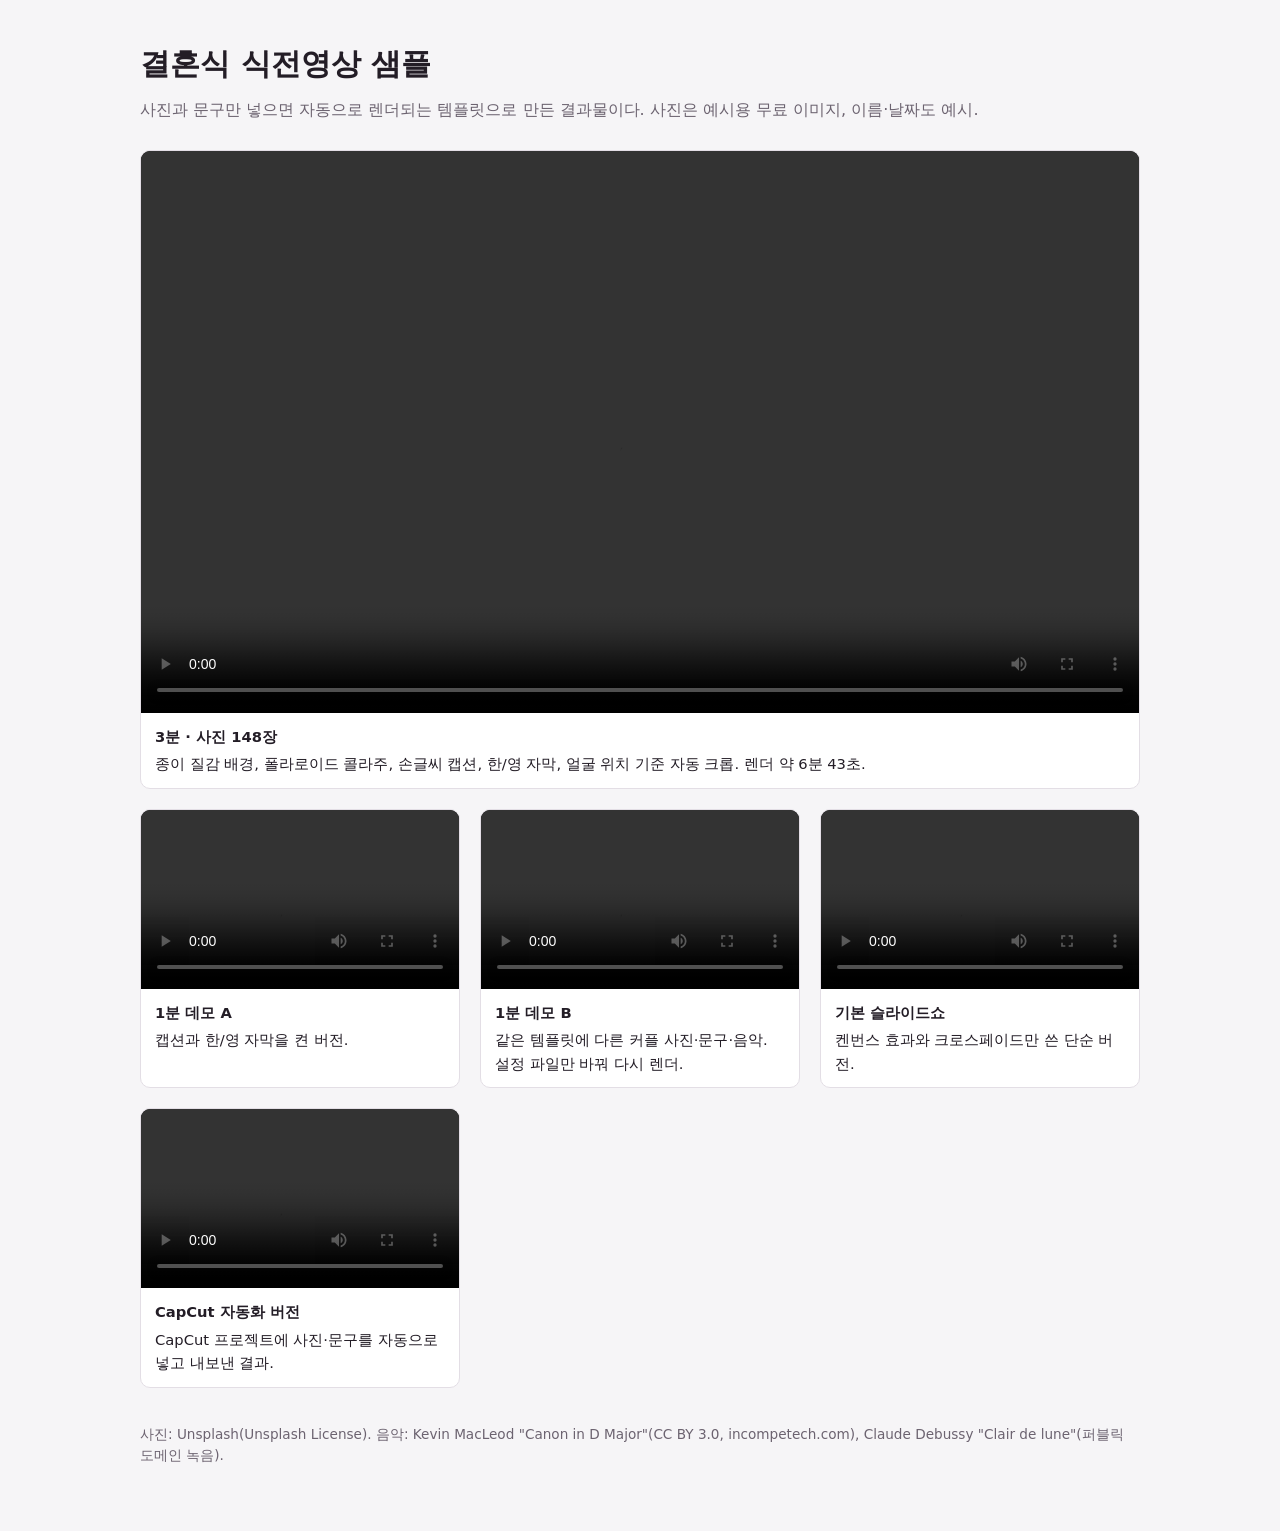
==== index.html @ 7cb55030 "feat: 식전영상 샘플 페이지 추가 Claude-Session: https://claude.ai/code/session_017CR4ax4GR4LVRFYtffXj1Y" ====
<!doctype html>
<html lang="ko">
<head>
<meta charset="utf-8">
<meta name="viewport" content="width=device-width,initial-scale=1">
<title>식전영상 샘플</title>
<style>
:root{--bg:#f6f5f7;--fg:#231d26;--muted:#6c6370;--line:#e3dee5;--surface:#fff;--accent:#7a3b69}
@media (prefers-color-scheme:dark){:root{--bg:#17141a;--fg:#ece7ee;--muted:#a69ca9;--line:#352d38;--surface:#211c24;--accent:#d39bc4}}
*{box-sizing:border-box}
body{margin:0;background:var(--bg);color:var(--fg);font-family:"Apple SD Gothic Neo","Malgun Gothic",system-ui,sans-serif;line-height:1.6;padding:0 16px}
.wrap{max-width:1000px;margin:0 auto;padding-block:40px 64px}
h1{font-size:1.9rem;margin:0 0 8px}
.lede{color:var(--muted);margin:0 0 28px}
.grid{display:grid;grid-template-columns:repeat(auto-fill,minmax(300px,1fr));gap:20px}
figure{margin:0;background:var(--surface);border:1px solid var(--line);border-radius:10px;overflow:hidden}
video{width:100%;display:block;background:#000;aspect-ratio:16/9}
figcaption{padding:12px 14px;font-size:.92rem}
figcaption b{display:block;margin-bottom:4px}
.big{grid-column:1/-1}
footer{margin-top:36px;color:var(--muted);font-size:.85rem}
</style>
</head>
<body>
<div class="wrap">
  <h1>결혼식 식전영상 샘플</h1>
  <p class="lede">사진과 문구만 넣으면 자동으로 렌더되는 템플릿으로 만든 결과물이다. 사진은 예시용 무료 이미지, 이름·날짜도 예시.</p>
  <div class="grid">
    <figure class="big"><video controls preload="metadata" src="videos/market-3min.mp4"></video>
      <figcaption><b>3분 · 사진 148장</b>종이 질감 배경, 폴라로이드 콜라주, 손글씨 캡션, 한/영 자막, 얼굴 위치 기준 자동 크롭. 렌더 약 6분 43초.</figcaption></figure>
    <figure><video controls preload="metadata" src="videos/demo-1min-a.mp4"></video>
      <figcaption><b>1분 데모 A</b>캡션과 한/영 자막을 켠 버전.</figcaption></figure>
    <figure><video controls preload="metadata" src="videos/demo-1min-b.mp4"></video>
      <figcaption><b>1분 데모 B</b>같은 템플릿에 다른 커플 사진·문구·음악. 설정 파일만 바꿔 다시 렌더.</figcaption></figure>
    <figure><video controls preload="metadata" src="videos/ffmpeg-demo.mp4"></video>
      <figcaption><b>기본 슬라이드쇼</b>켄번스 효과와 크로스페이드만 쓴 단순 버전.</figcaption></figure>
    <figure><video controls preload="metadata" src="videos/capcut-demo.mp4"></video>
      <figcaption><b>CapCut 자동화 버전</b>CapCut 프로젝트에 사진·문구를 자동으로 넣고 내보낸 결과.</figcaption></figure>
  </div>
  <footer>
    사진: Unsplash(Unsplash License). 음악: Kevin MacLeod "Canon in D Major"(CC BY 3.0, incompetech.com), Claude Debussy "Clair de lune"(퍼블릭 도메인 녹음).
  </footer>
</div>
</body>
</html>
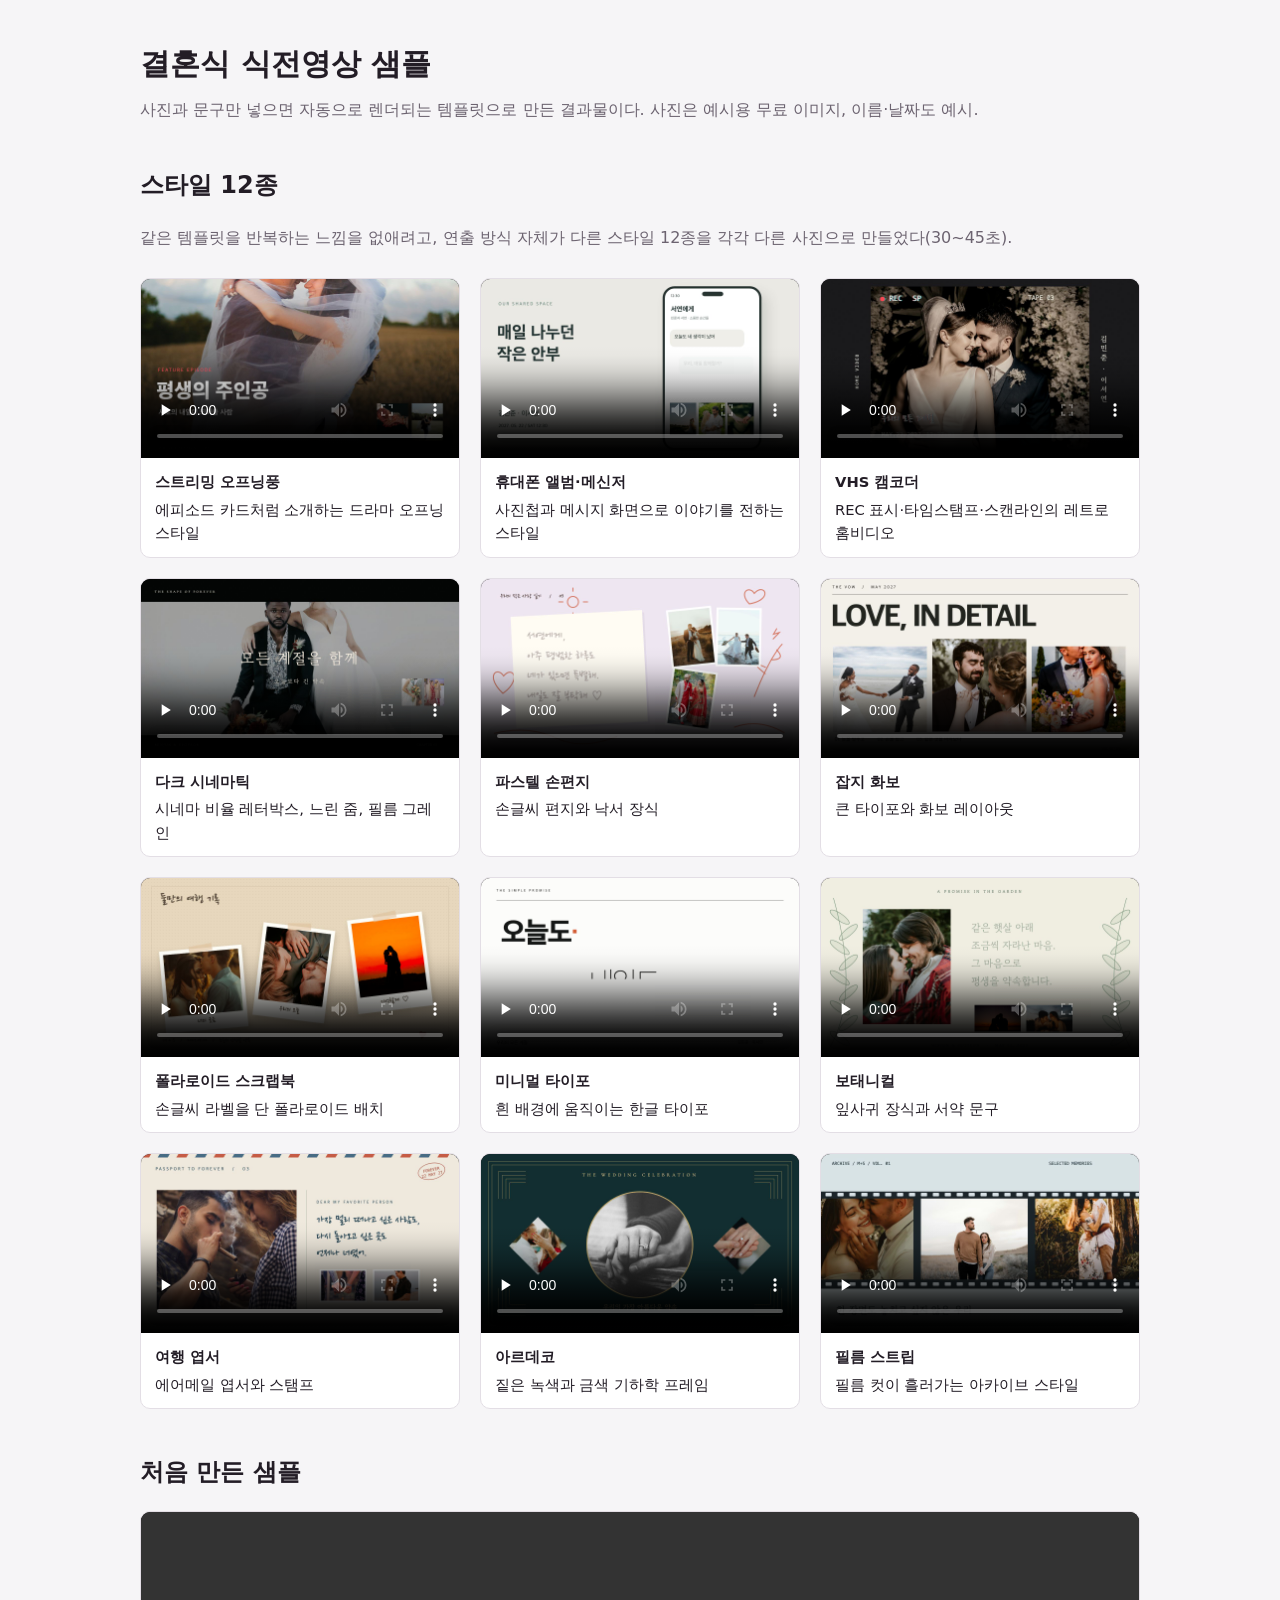
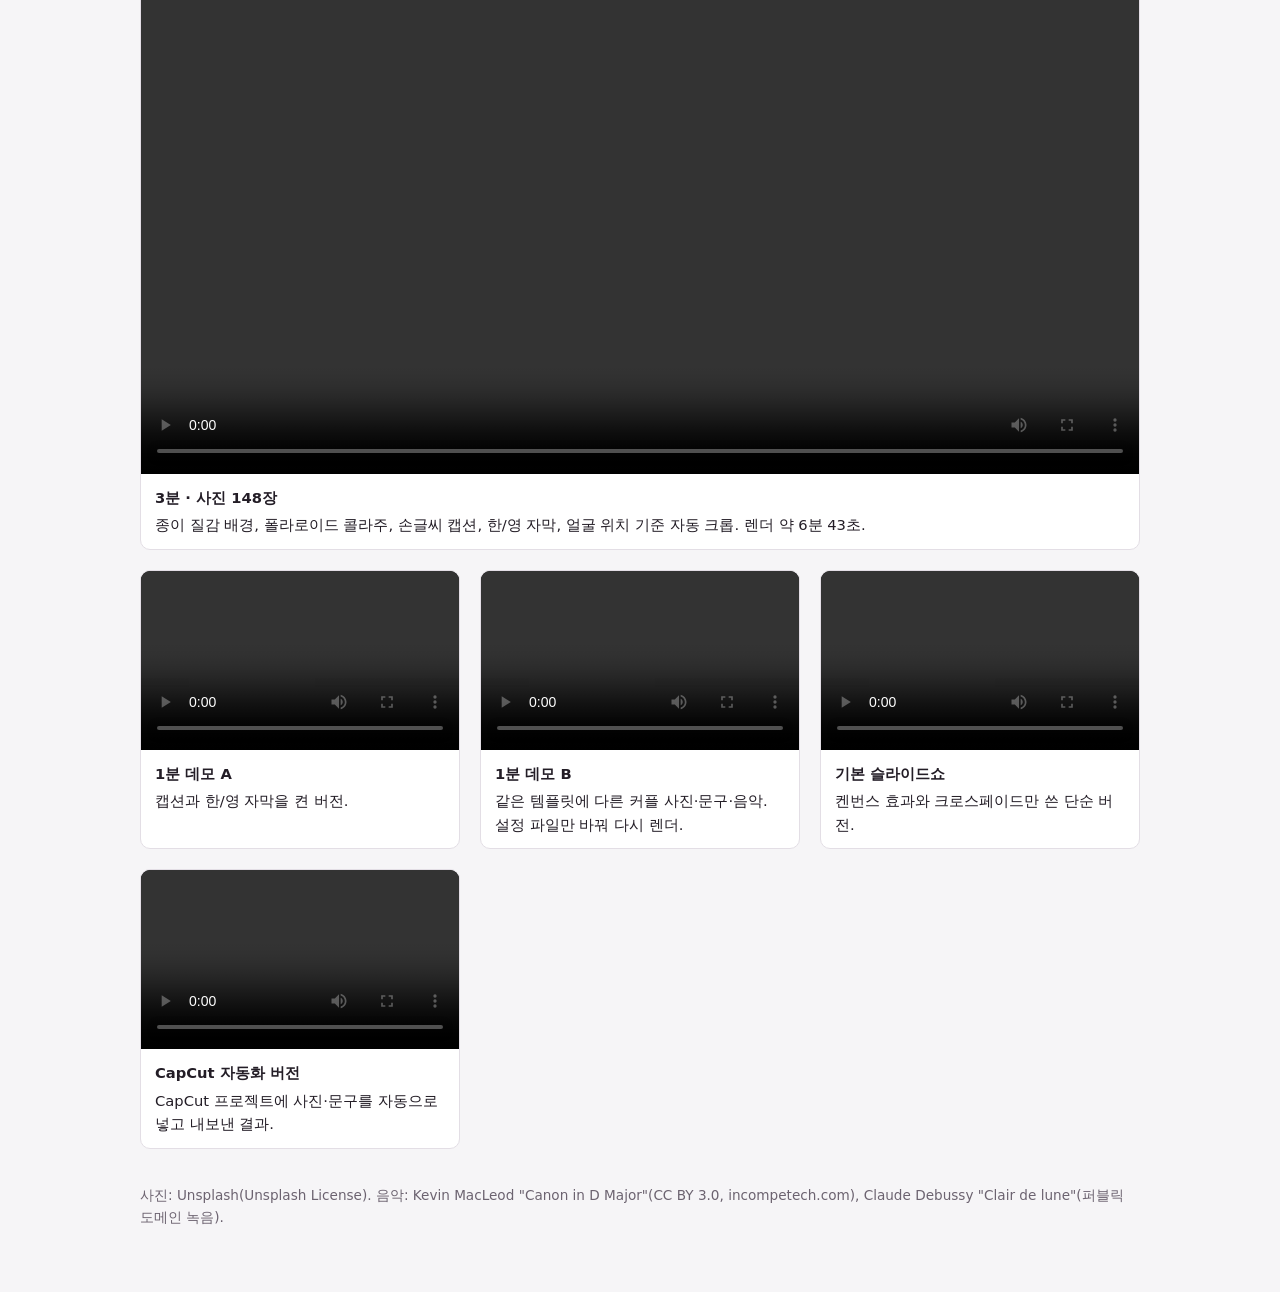
==== commit 535914cb: "feat: 스타일 12종 샘플 추가" ====
--- a/index.html
+++ b/index.html
@@ -25,6 +25,35 @@
 <div class="wrap">
   <h1>결혼식 식전영상 샘플</h1>
   <p class="lede">사진과 문구만 넣으면 자동으로 렌더되는 템플릿으로 만든 결과물이다. 사진은 예시용 무료 이미지, 이름·날짜도 예시.</p>
+  <h2 style="margin-top:44px">스타일 12종</h2>
+  <p class="lede">같은 템플릿을 반복하는 느낌을 없애려고, 연출 방식 자체가 다른 스타일 12종을 각각 다른 사진으로 만들었다(30~45초).</p>
+  <div class="grid">
+    <figure><video controls preload="none" poster="styles/streaming-intro.jpg" src="styles/streaming-intro.mp4"></video>
+      <figcaption><b>스트리밍 오프닝풍</b>에피소드 카드처럼 소개하는 드라마 오프닝 스타일</figcaption></figure>
+    <figure><video controls preload="none" poster="styles/phone-album.jpg" src="styles/phone-album.mp4"></video>
+      <figcaption><b>휴대폰 앨범·메신저</b>사진첩과 메시지 화면으로 이야기를 전하는 스타일</figcaption></figure>
+    <figure><video controls preload="none" poster="styles/film-vhs.jpg" src="styles/film-vhs.mp4"></video>
+      <figcaption><b>VHS 캠코더</b>REC 표시·타임스탬프·스캔라인의 레트로 홈비디오</figcaption></figure>
+    <figure><video controls preload="none" poster="styles/dark-cinematic.jpg" src="styles/dark-cinematic.mp4"></video>
+      <figcaption><b>다크 시네마틱</b>시네마 비율 레터박스, 느린 줌, 필름 그레인</figcaption></figure>
+    <figure><video controls preload="none" poster="styles/pastel-doodle.jpg" src="styles/pastel-doodle.mp4"></video>
+      <figcaption><b>파스텔 손편지</b>손글씨 편지와 낙서 장식</figcaption></figure>
+    <figure><video controls preload="none" poster="styles/magazine-editorial.jpg" src="styles/magazine-editorial.mp4"></video>
+      <figcaption><b>잡지 화보</b>큰 타이포와 화보 레이아웃</figcaption></figure>
+    <figure><video controls preload="none" poster="styles/polaroid-scrapbook.jpg" src="styles/polaroid-scrapbook.mp4"></video>
+      <figcaption><b>폴라로이드 스크랩북</b>손글씨 라벨을 단 폴라로이드 배치</figcaption></figure>
+    <figure><video controls preload="none" poster="styles/minimal-typography.jpg" src="styles/minimal-typography.mp4"></video>
+      <figcaption><b>미니멀 타이포</b>흰 배경에 움직이는 한글 타이포</figcaption></figure>
+    <figure><video controls preload="none" poster="styles/botanical-vow.jpg" src="styles/botanical-vow.mp4"></video>
+      <figcaption><b>보태니컬</b>잎사귀 장식과 서약 문구</figcaption></figure>
+    <figure><video controls preload="none" poster="styles/destination-postcard.jpg" src="styles/destination-postcard.mp4"></video>
+      <figcaption><b>여행 엽서</b>에어메일 엽서와 스탬프</figcaption></figure>
+    <figure><video controls preload="none" poster="styles/art-deco.jpg" src="styles/art-deco.mp4"></video>
+      <figcaption><b>아르데코</b>짙은 녹색과 금색 기하학 프레임</figcaption></figure>
+    <figure><video controls preload="none" poster="styles/contact-sheet.jpg" src="styles/contact-sheet.mp4"></video>
+      <figcaption><b>필름 스트립</b>필름 컷이 흘러가는 아카이브 스타일</figcaption></figure>
+  </div>
+  <h2 style="margin-top:44px">처음 만든 샘플</h2>
   <div class="grid">
     <figure class="big"><video controls preload="metadata" src="videos/market-3min.mp4"></video>
       <figcaption><b>3분 · 사진 148장</b>종이 질감 배경, 폴라로이드 콜라주, 손글씨 캡션, 한/영 자막, 얼굴 위치 기준 자동 크롭. 렌더 약 6분 43초.</figcaption></figure>
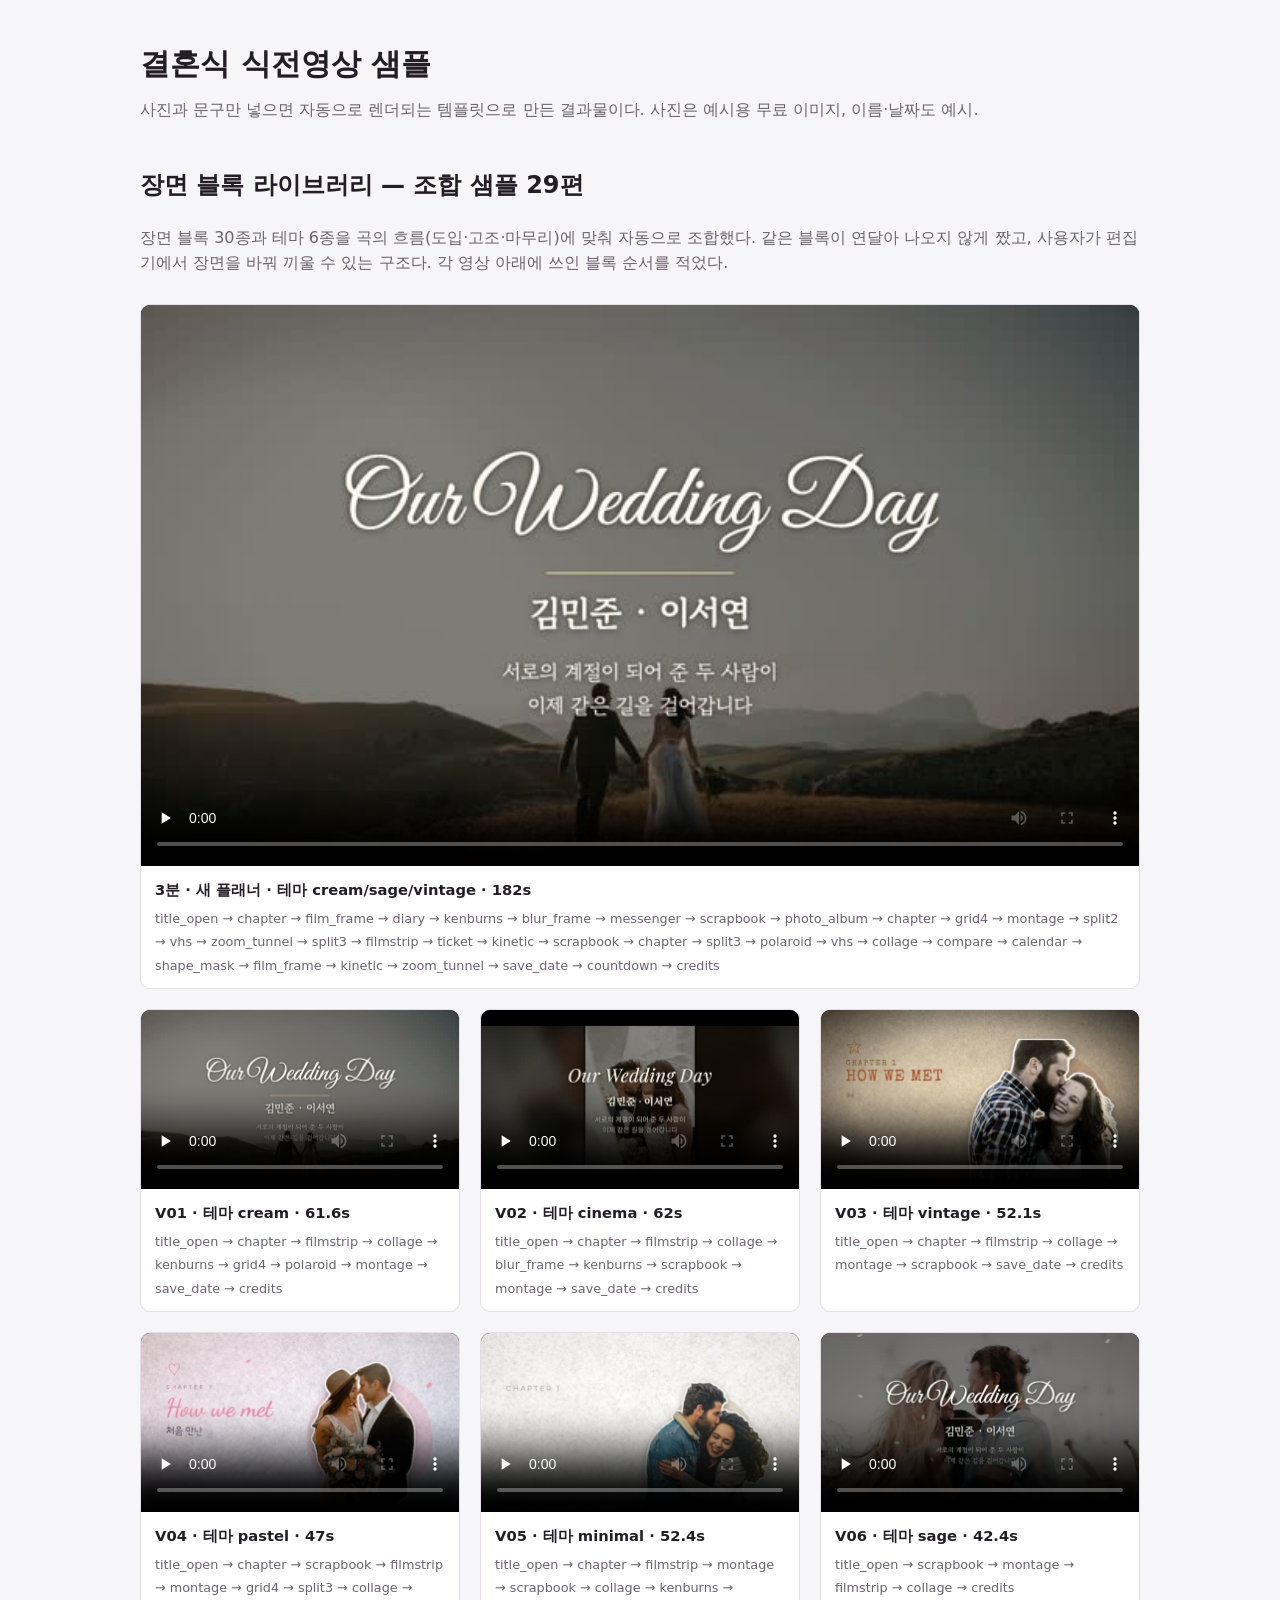
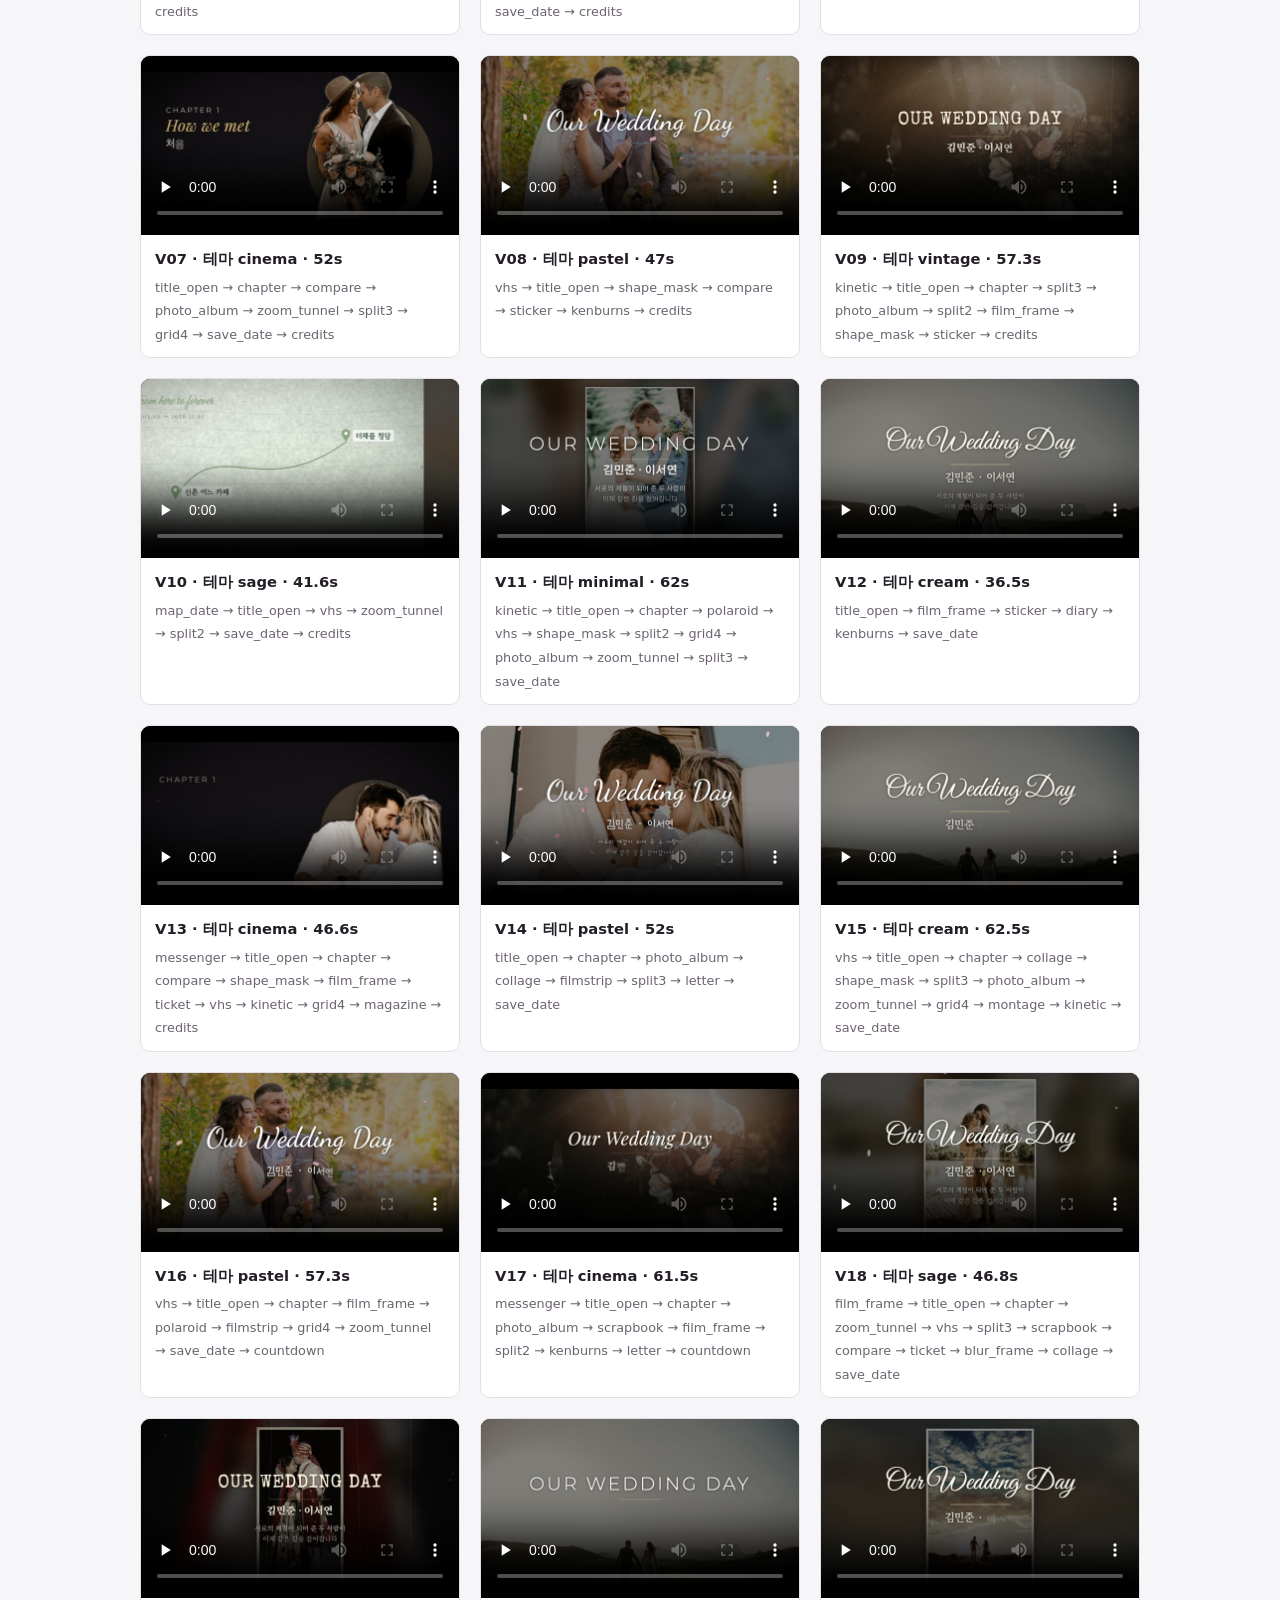
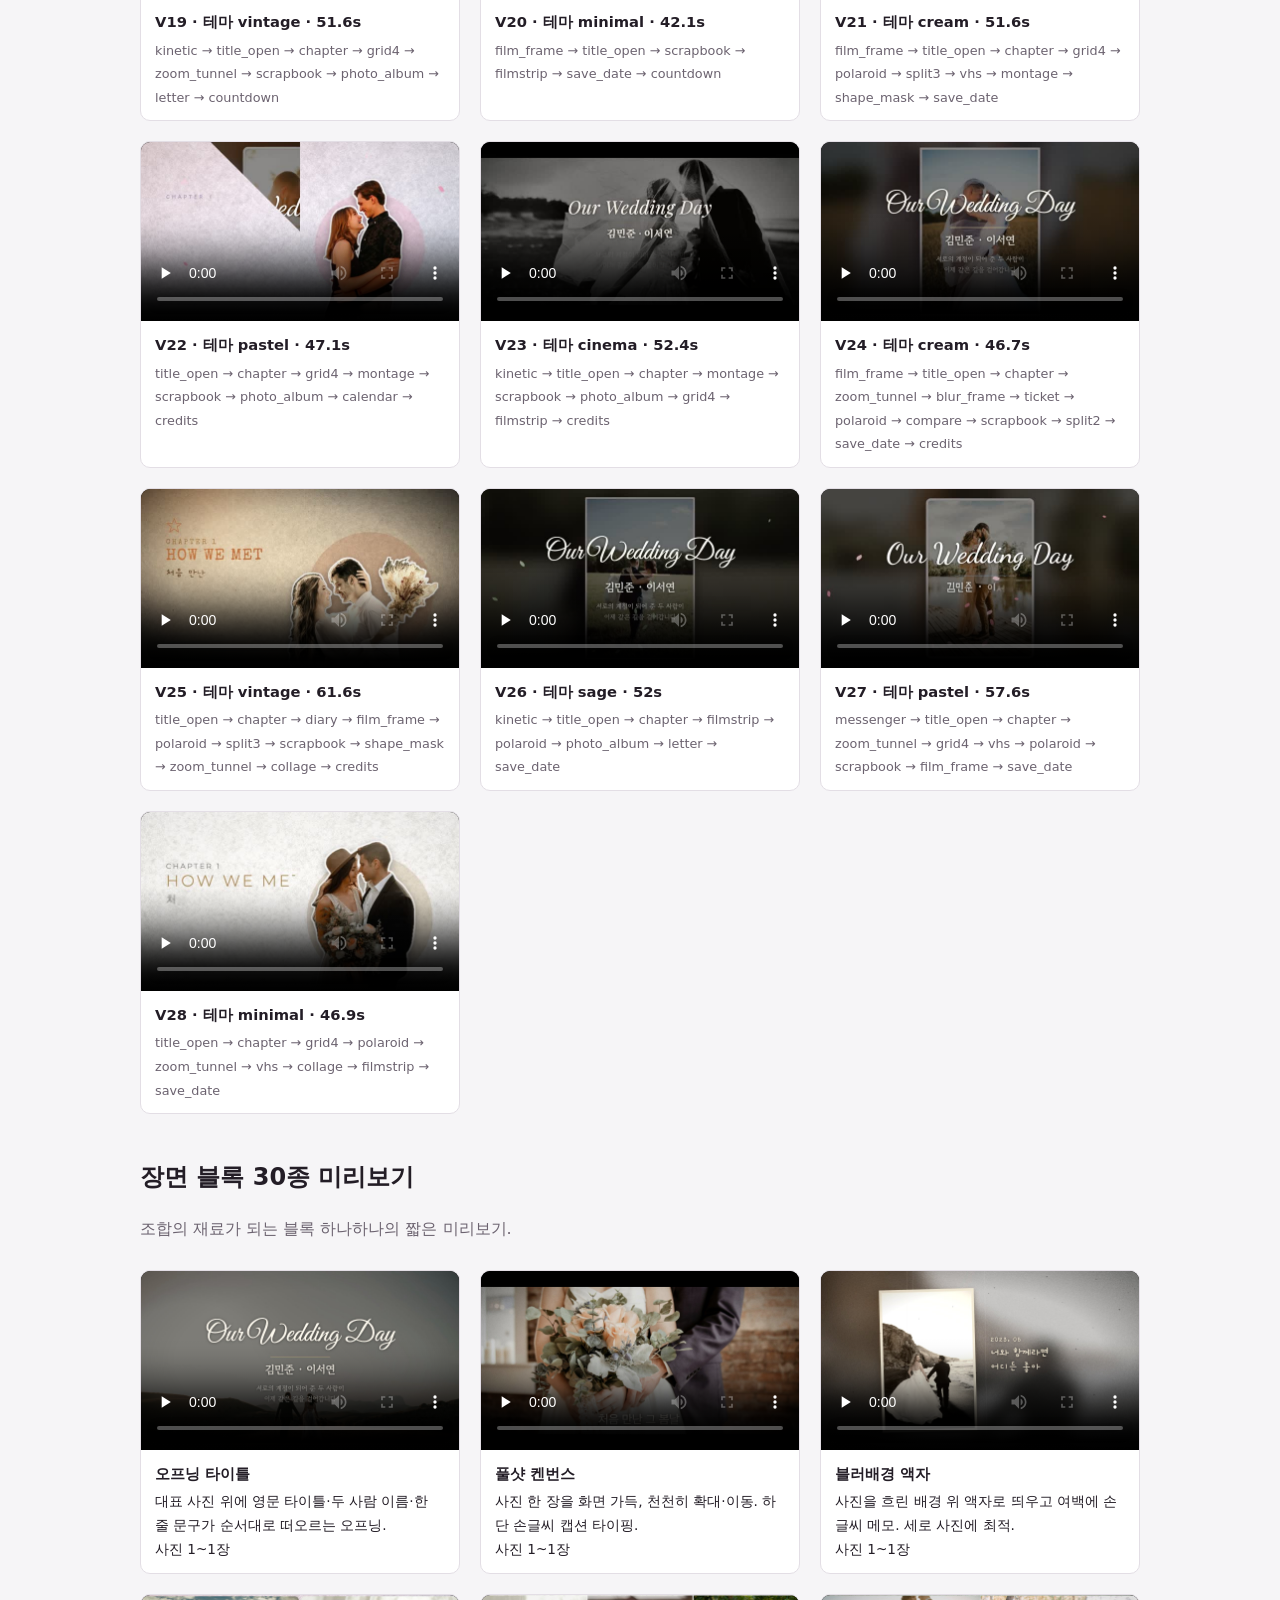
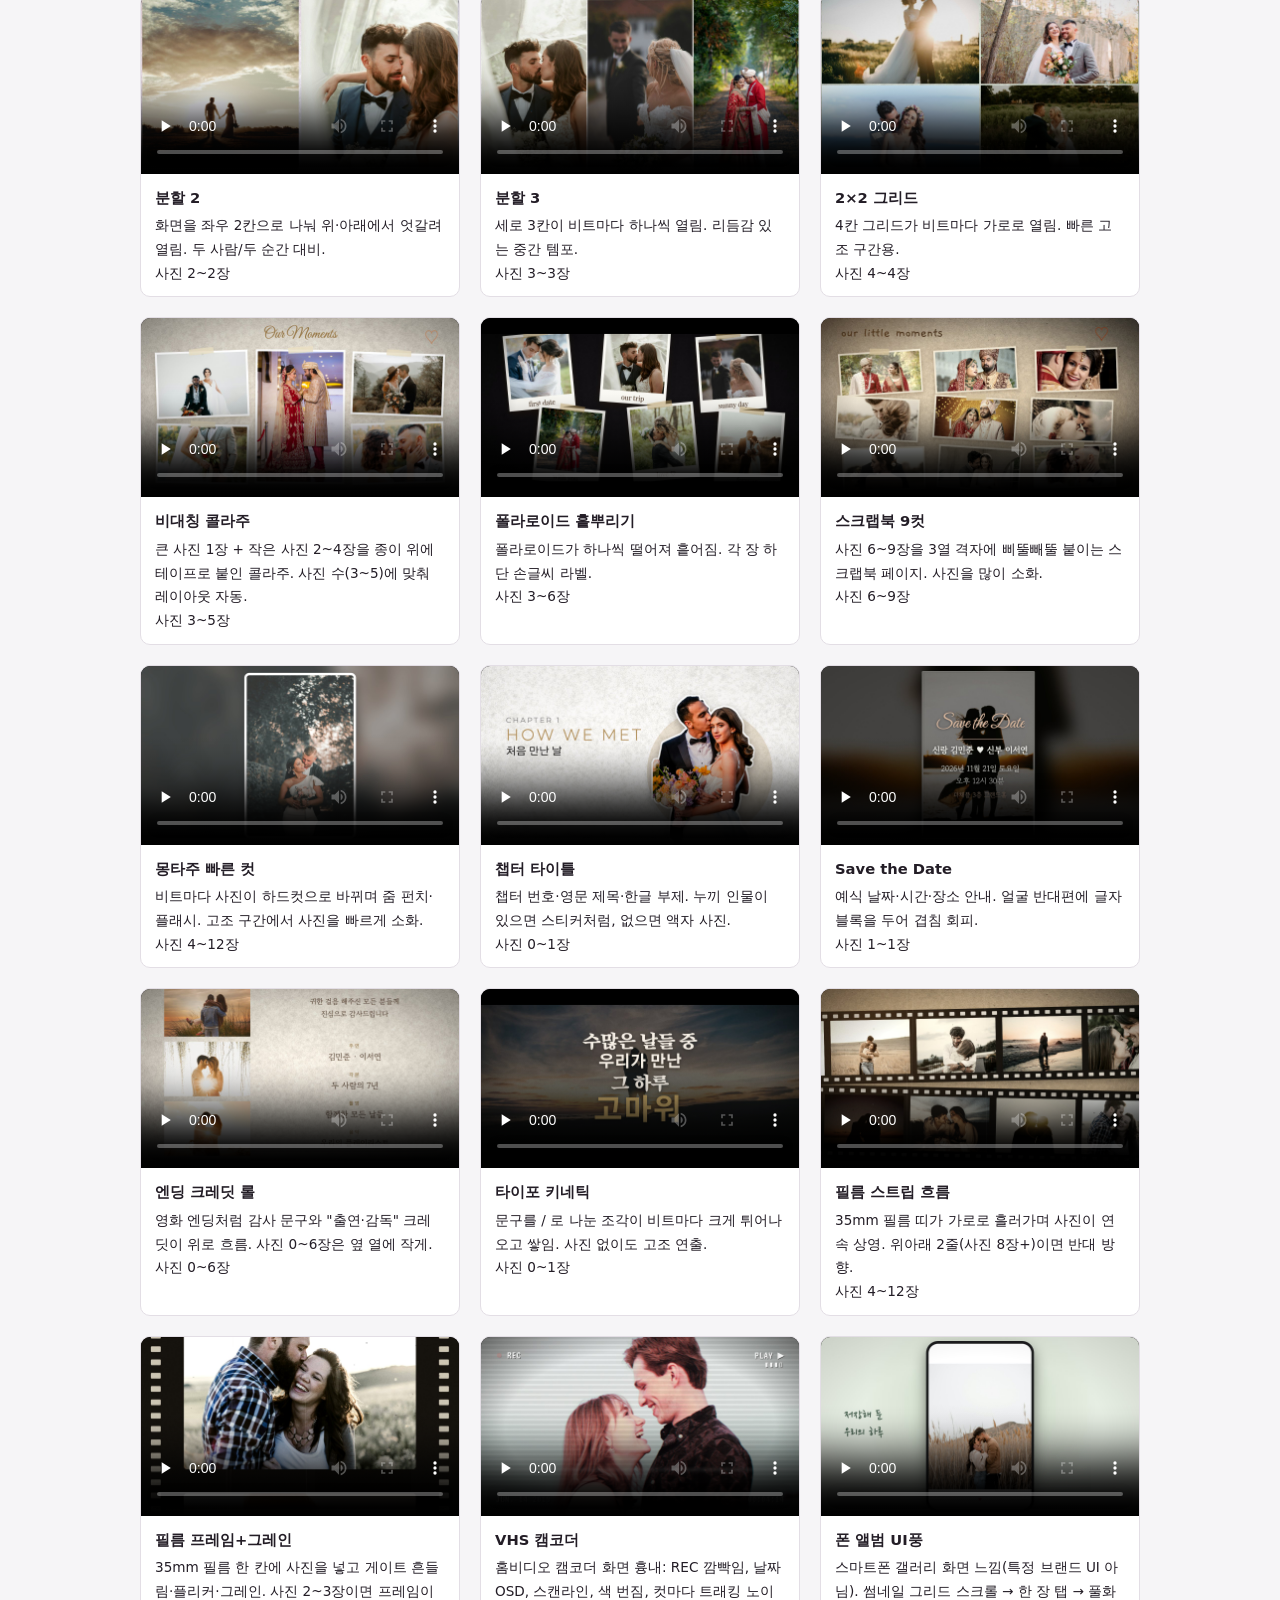
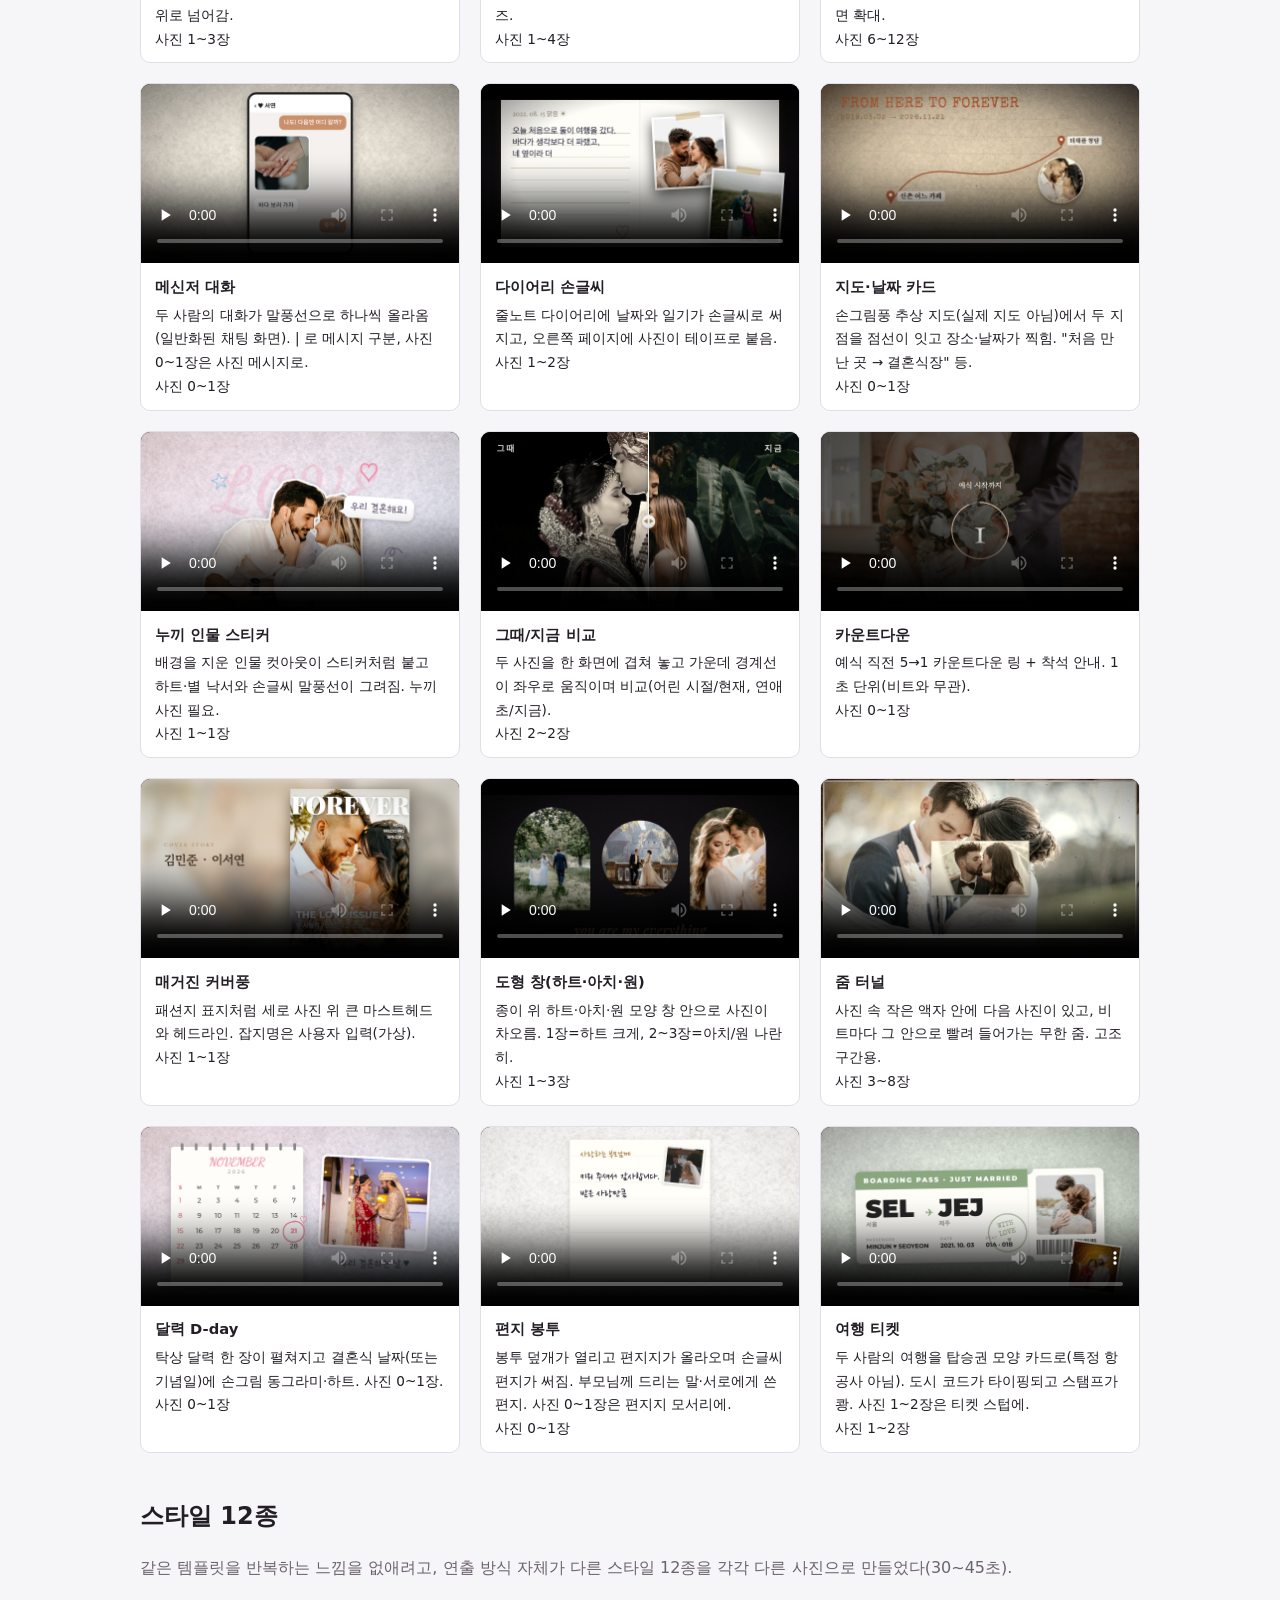
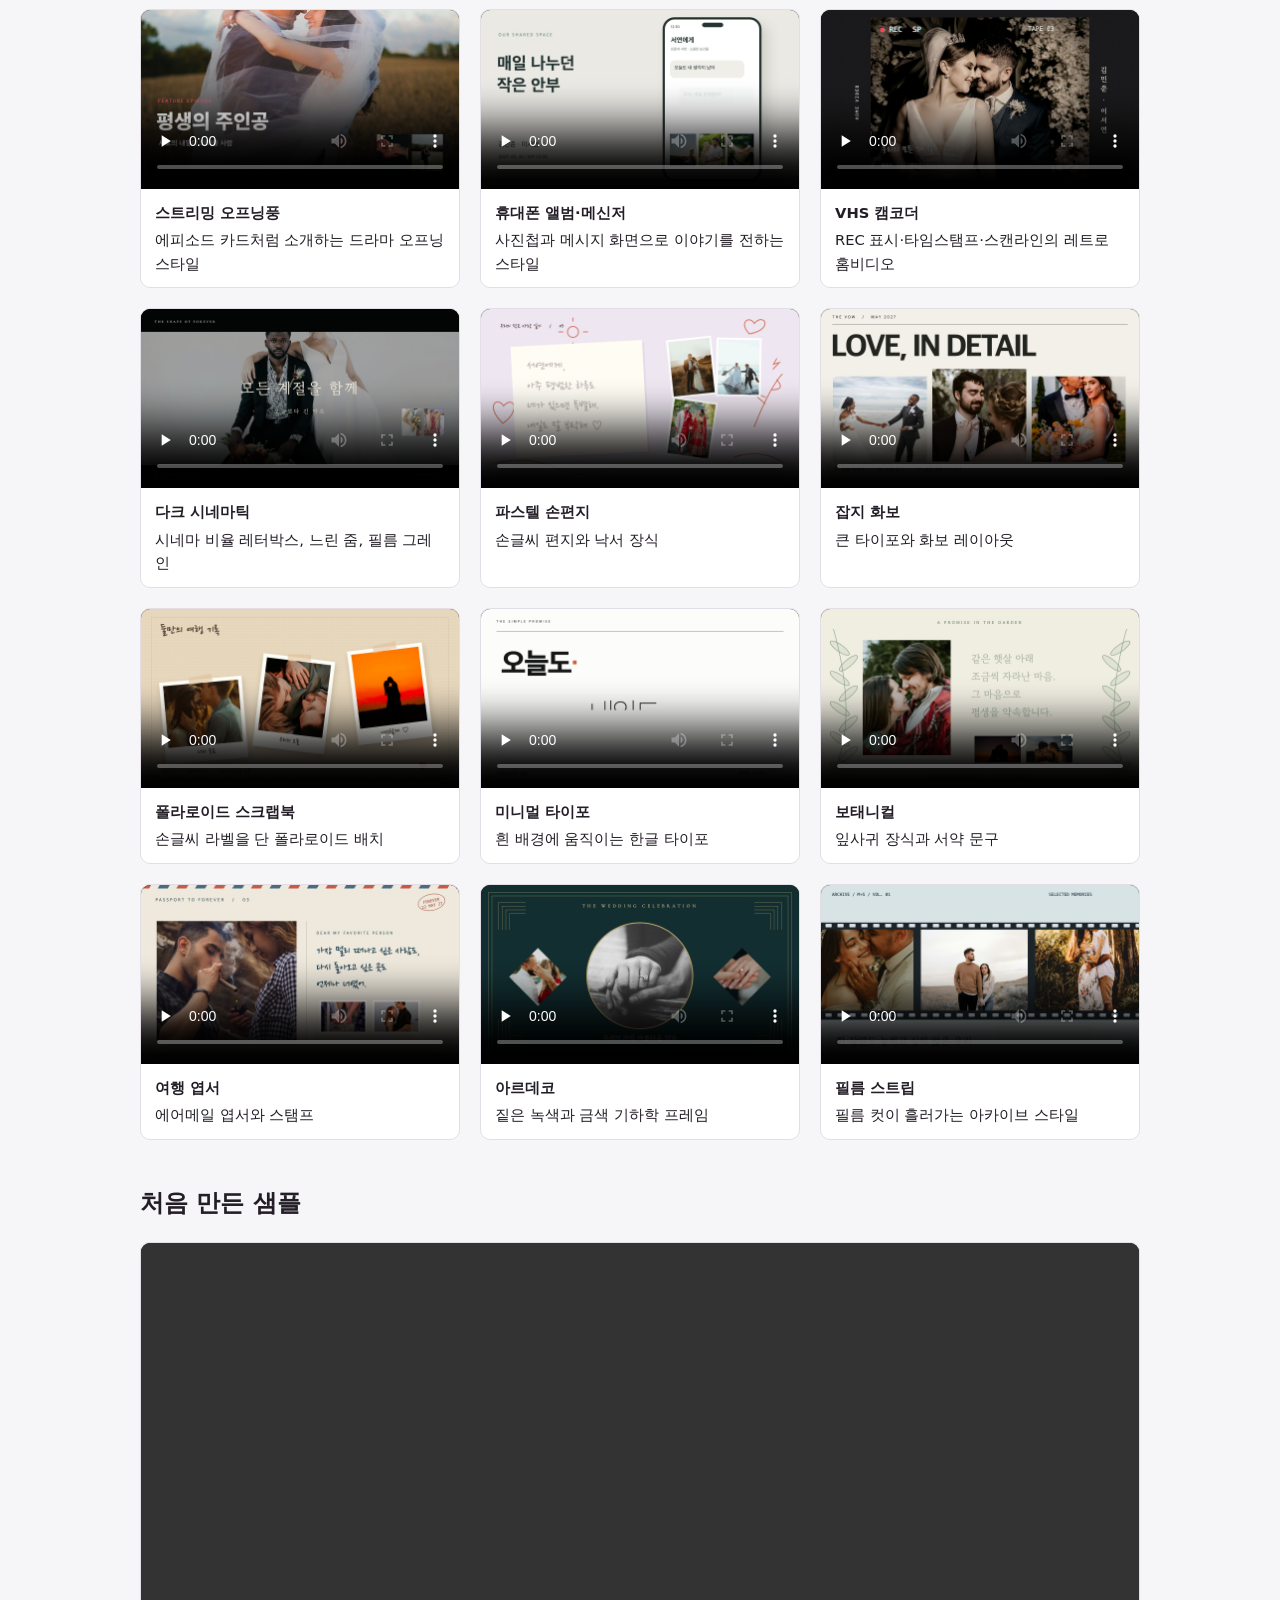
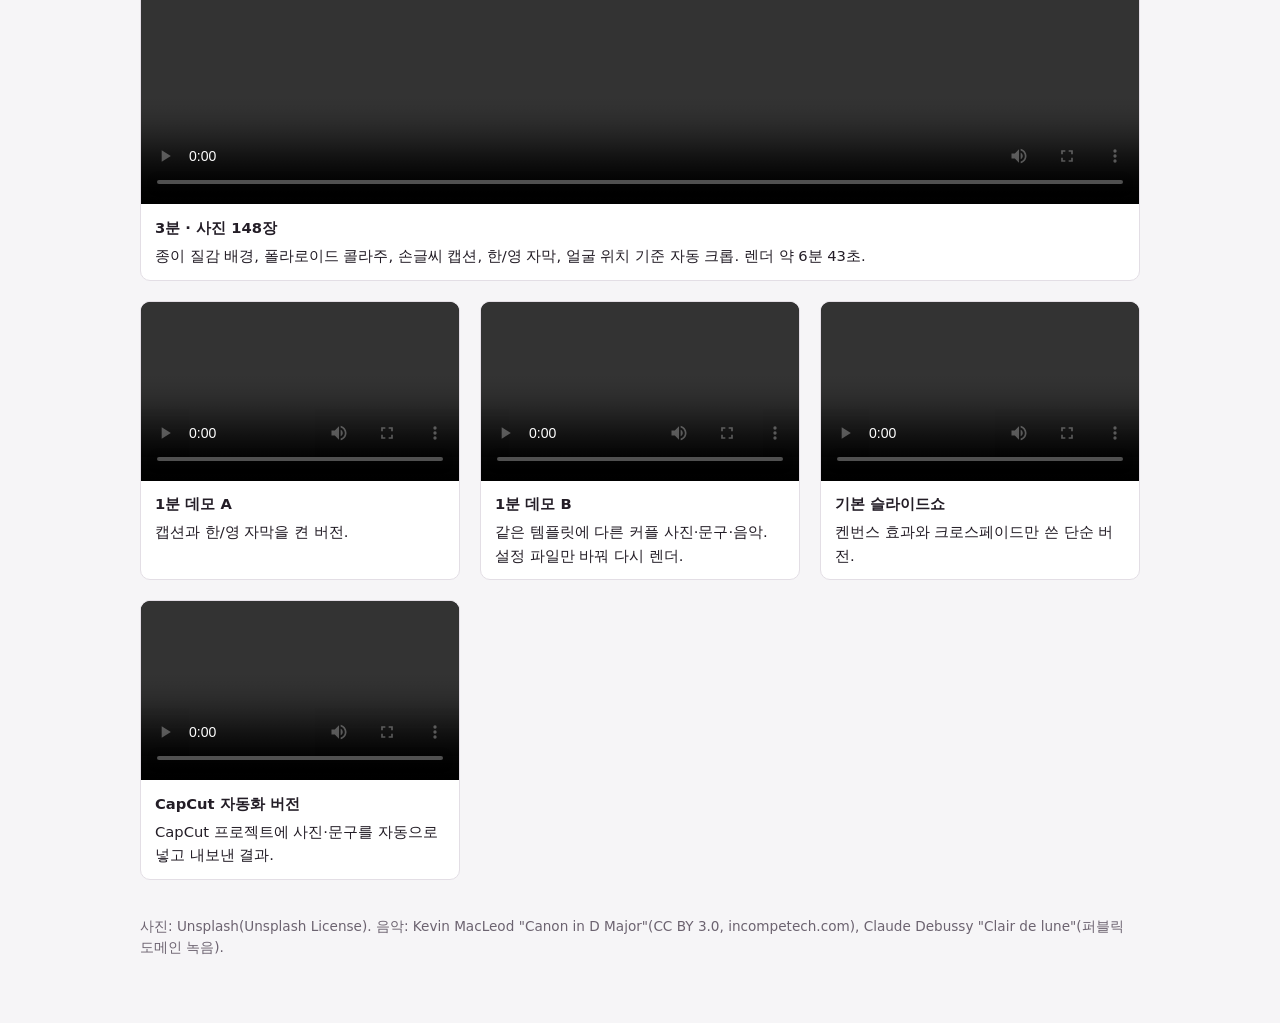
==== commit f93d6556: "feat: 장면 블록 30종·조합 샘플 29편 추가" ====
--- a/index.html
+++ b/index.html
@@ -25,6 +25,132 @@
 <div class="wrap">
   <h1>결혼식 식전영상 샘플</h1>
   <p class="lede">사진과 문구만 넣으면 자동으로 렌더되는 템플릿으로 만든 결과물이다. 사진은 예시용 무료 이미지, 이름·날짜도 예시.</p>
+  <h2 style="margin-top:44px">장면 블록 라이브러리 — 조합 샘플 29편</h2>
+  <p class="lede">장면 블록 30종과 테마 6종을 곡의 흐름(도입·고조·마무리)에 맞춰 자동으로 조합했다. 같은 블록이 연달아 나오지 않게 짰고, 사용자가 편집기에서 장면을 바꿔 끼울 수 있는 구조다. 각 영상 아래에 쓰인 블록 순서를 적었다.</p>
+  <div class="grid">
+    <figure class="big"><video controls preload="none" poster="library/variations/full_3min_cream-vintage-sage.jpg" src="library/variations/full_3min_cream-vintage-sage.mp4"></video>
+      <figcaption><b>3분 · 새 플래너 · 테마 cream/sage/vintage · 182s</b><span style="font-size:.8rem;color:var(--muted)">title_open → chapter → film_frame → diary → kenburns → blur_frame → messenger → scrapbook → photo_album → chapter → grid4 → montage → split2 → vhs → zoom_tunnel → split3 → filmstrip → ticket → kinetic → scrapbook → chapter → split3 → polaroid → vhs → collage → compare → calendar → shape_mask → film_frame → kinetic → zoom_tunnel → save_date → countdown → credits</span></figcaption></figure>
+    <figure><video controls preload="none" poster="library/variations/v01_cream_A.jpg" src="library/variations/v01_cream_A.mp4"></video>
+      <figcaption><b>V01 · 테마 cream · 61.6s</b><span style="font-size:.8rem;color:var(--muted)">title_open → chapter → filmstrip → collage → kenburns → grid4 → polaroid → montage → save_date → credits</span></figcaption></figure>
+    <figure><video controls preload="none" poster="library/variations/v02_cinema_B.jpg" src="library/variations/v02_cinema_B.mp4"></video>
+      <figcaption><b>V02 · 테마 cinema · 62s</b><span style="font-size:.8rem;color:var(--muted)">title_open → chapter → filmstrip → collage → blur_frame → kenburns → scrapbook → montage → save_date → credits</span></figcaption></figure>
+    <figure><video controls preload="none" poster="library/variations/v03_vintage_C.jpg" src="library/variations/v03_vintage_C.mp4"></video>
+      <figcaption><b>V03 · 테마 vintage · 52.1s</b><span style="font-size:.8rem;color:var(--muted)">title_open → chapter → filmstrip → collage → montage → scrapbook → save_date → credits</span></figcaption></figure>
+    <figure><video controls preload="none" poster="library/variations/v04_pastel_A2.jpg" src="library/variations/v04_pastel_A2.mp4"></video>
+      <figcaption><b>V04 · 테마 pastel · 47s</b><span style="font-size:.8rem;color:var(--muted)">title_open → chapter → scrapbook → filmstrip → montage → grid4 → split3 → collage → credits</span></figcaption></figure>
+    <figure><video controls preload="none" poster="library/variations/v05_minimal_B2.jpg" src="library/variations/v05_minimal_B2.mp4"></video>
+      <figcaption><b>V05 · 테마 minimal · 52.4s</b><span style="font-size:.8rem;color:var(--muted)">title_open → chapter → filmstrip → montage → scrapbook → collage → kenburns → save_date → credits</span></figcaption></figure>
+    <figure><video controls preload="none" poster="library/variations/v06_sage_C2.jpg" src="library/variations/v06_sage_C2.mp4"></video>
+      <figcaption><b>V06 · 테마 sage · 42.4s</b><span style="font-size:.8rem;color:var(--muted)">title_open → scrapbook → montage → filmstrip → collage → credits</span></figcaption></figure>
+    <figure><video controls preload="none" poster="library/variations/v07_cinema_s5.jpg" src="library/variations/v07_cinema_s5.mp4"></video>
+      <figcaption><b>V07 · 테마 cinema · 52s</b><span style="font-size:.8rem;color:var(--muted)">title_open → chapter → compare → photo_album → zoom_tunnel → split3 → grid4 → save_date → credits</span></figcaption></figure>
+    <figure><video controls preload="none" poster="library/variations/v08_pastel_s6.jpg" src="library/variations/v08_pastel_s6.mp4"></video>
+      <figcaption><b>V08 · 테마 pastel · 47s</b><span style="font-size:.8rem;color:var(--muted)">vhs → title_open → shape_mask → compare → sticker → kenburns → credits</span></figcaption></figure>
+    <figure><video controls preload="none" poster="library/variations/v09_vintage_s5.jpg" src="library/variations/v09_vintage_s5.mp4"></video>
+      <figcaption><b>V09 · 테마 vintage · 57.3s</b><span style="font-size:.8rem;color:var(--muted)">kinetic → title_open → chapter → split3 → photo_album → split2 → film_frame → shape_mask → sticker → credits</span></figcaption></figure>
+    <figure><video controls preload="none" poster="library/variations/v10_sage_s6.jpg" src="library/variations/v10_sage_s6.mp4"></video>
+      <figcaption><b>V10 · 테마 sage · 41.6s</b><span style="font-size:.8rem;color:var(--muted)">map_date → title_open → vhs → zoom_tunnel → split2 → save_date → credits</span></figcaption></figure>
+    <figure><video controls preload="none" poster="library/variations/v11_minimal_s4.jpg" src="library/variations/v11_minimal_s4.mp4"></video>
+      <figcaption><b>V11 · 테마 minimal · 62s</b><span style="font-size:.8rem;color:var(--muted)">kinetic → title_open → chapter → polaroid → vhs → shape_mask → split2 → grid4 → photo_album → zoom_tunnel → split3 → save_date</span></figcaption></figure>
+    <figure><video controls preload="none" poster="library/variations/v12_cream_s2.jpg" src="library/variations/v12_cream_s2.mp4"></video>
+      <figcaption><b>V12 · 테마 cream · 36.5s</b><span style="font-size:.8rem;color:var(--muted)">title_open → film_frame → sticker → diary → kenburns → save_date</span></figcaption></figure>
+    <figure><video controls preload="none" poster="library/variations/v13_cinema_D.jpg" src="library/variations/v13_cinema_D.mp4"></video>
+      <figcaption><b>V13 · 테마 cinema · 46.6s</b><span style="font-size:.8rem;color:var(--muted)">messenger → title_open → chapter → compare → shape_mask → film_frame → ticket → vhs → kinetic → grid4 → magazine → credits</span></figcaption></figure>
+    <figure><video controls preload="none" poster="library/variations/v14_pastel_E.jpg" src="library/variations/v14_pastel_E.mp4"></video>
+      <figcaption><b>V14 · 테마 pastel · 52s</b><span style="font-size:.8rem;color:var(--muted)">title_open → chapter → photo_album → collage → filmstrip → split3 → letter → save_date</span></figcaption></figure>
+    <figure><video controls preload="none" poster="library/variations/v15_mix_cream-vintage.jpg" src="library/variations/v15_mix_cream-vintage.mp4"></video>
+      <figcaption><b>V15 · 테마 cream · 62.5s</b><span style="font-size:.8rem;color:var(--muted)">vhs → title_open → chapter → collage → shape_mask → split3 → photo_album → zoom_tunnel → grid4 → montage → kinetic → save_date</span></figcaption></figure>
+    <figure><video controls preload="none" poster="library/variations/v16_mix_pastel-minimal.jpg" src="library/variations/v16_mix_pastel-minimal.mp4"></video>
+      <figcaption><b>V16 · 테마 pastel · 57.3s</b><span style="font-size:.8rem;color:var(--muted)">vhs → title_open → chapter → film_frame → polaroid → filmstrip → grid4 → zoom_tunnel → save_date → countdown</span></figcaption></figure>
+    <figure><video controls preload="none" poster="library/variations/v17_mix_cinema-sage.jpg" src="library/variations/v17_mix_cinema-sage.mp4"></video>
+      <figcaption><b>V17 · 테마 cinema · 61.5s</b><span style="font-size:.8rem;color:var(--muted)">messenger → title_open → chapter → photo_album → scrapbook → film_frame → split2 → kenburns → letter → countdown</span></figcaption></figure>
+    <figure><video controls preload="none" poster="library/variations/v18_sage_s3.jpg" src="library/variations/v18_sage_s3.mp4"></video>
+      <figcaption><b>V18 · 테마 sage · 46.8s</b><span style="font-size:.8rem;color:var(--muted)">film_frame → title_open → chapter → zoom_tunnel → vhs → split3 → scrapbook → compare → ticket → blur_frame → collage → save_date</span></figcaption></figure>
+    <figure><video controls preload="none" poster="library/variations/v19_vintage_s3.jpg" src="library/variations/v19_vintage_s3.mp4"></video>
+      <figcaption><b>V19 · 테마 vintage · 51.6s</b><span style="font-size:.8rem;color:var(--muted)">kinetic → title_open → chapter → grid4 → zoom_tunnel → scrapbook → photo_album → letter → countdown</span></figcaption></figure>
+    <figure><video controls preload="none" poster="library/variations/v20_minimal_s7.jpg" src="library/variations/v20_minimal_s7.mp4"></video>
+      <figcaption><b>V20 · 테마 minimal · 42.1s</b><span style="font-size:.8rem;color:var(--muted)">film_frame → title_open → scrapbook → filmstrip → save_date → countdown</span></figcaption></figure>
+    <figure><video controls preload="none" poster="library/variations/v21_cream_s3.jpg" src="library/variations/v21_cream_s3.mp4"></video>
+      <figcaption><b>V21 · 테마 cream · 51.6s</b><span style="font-size:.8rem;color:var(--muted)">film_frame → title_open → chapter → grid4 → polaroid → split3 → vhs → montage → shape_mask → save_date</span></figcaption></figure>
+    <figure><video controls preload="none" poster="library/variations/v22_pastel_s5.jpg" src="library/variations/v22_pastel_s5.mp4"></video>
+      <figcaption><b>V22 · 테마 pastel · 47.1s</b><span style="font-size:.8rem;color:var(--muted)">title_open → chapter → grid4 → montage → scrapbook → photo_album → calendar → credits</span></figcaption></figure>
+    <figure><video controls preload="none" poster="library/variations/v23_cinema_s4.jpg" src="library/variations/v23_cinema_s4.mp4"></video>
+      <figcaption><b>V23 · 테마 cinema · 52.4s</b><span style="font-size:.8rem;color:var(--muted)">kinetic → title_open → chapter → montage → scrapbook → photo_album → grid4 → filmstrip → credits</span></figcaption></figure>
+    <figure><video controls preload="none" poster="library/variations/v24_cream_s5.jpg" src="library/variations/v24_cream_s5.mp4"></video>
+      <figcaption><b>V24 · 테마 cream · 46.7s</b><span style="font-size:.8rem;color:var(--muted)">film_frame → title_open → chapter → zoom_tunnel → blur_frame → ticket → polaroid → compare → scrapbook → split2 → save_date → credits</span></figcaption></figure>
+    <figure><video controls preload="none" poster="library/variations/v25_mix_vintage-cinema.jpg" src="library/variations/v25_mix_vintage-cinema.mp4"></video>
+      <figcaption><b>V25 · 테마 vintage · 61.6s</b><span style="font-size:.8rem;color:var(--muted)">title_open → chapter → diary → film_frame → polaroid → split3 → scrapbook → shape_mask → zoom_tunnel → collage → credits</span></figcaption></figure>
+    <figure><video controls preload="none" poster="library/variations/v26_sage_s4.jpg" src="library/variations/v26_sage_s4.mp4"></video>
+      <figcaption><b>V26 · 테마 sage · 52s</b><span style="font-size:.8rem;color:var(--muted)">kinetic → title_open → chapter → filmstrip → polaroid → photo_album → letter → save_date</span></figcaption></figure>
+    <figure><video controls preload="none" poster="library/variations/v27_pastel_s4.jpg" src="library/variations/v27_pastel_s4.mp4"></video>
+      <figcaption><b>V27 · 테마 pastel · 57.6s</b><span style="font-size:.8rem;color:var(--muted)">messenger → title_open → chapter → zoom_tunnel → grid4 → vhs → polaroid → scrapbook → film_frame → save_date</span></figcaption></figure>
+    <figure><video controls preload="none" poster="library/variations/v28_minimal_s5.jpg" src="library/variations/v28_minimal_s5.mp4"></video>
+      <figcaption><b>V28 · 테마 minimal · 46.9s</b><span style="font-size:.8rem;color:var(--muted)">title_open → chapter → grid4 → polaroid → zoom_tunnel → vhs → collage → filmstrip → save_date</span></figcaption></figure>
+  </div>
+  <h2 style="margin-top:44px">장면 블록 30종 미리보기</h2>
+  <p class="lede">조합의 재료가 되는 블록 하나하나의 짧은 미리보기.</p>
+  <div class="grid">
+    <figure><video controls preload="none" poster="library/blocks/title_open.jpg" src="library/blocks/title_open.mp4"></video>
+      <figcaption><b>오프닝 타이틀</b><span style="font-size:.85rem">대표 사진 위에 영문 타이틀·두 사람 이름·한 줄 문구가 순서대로 떠오르는 오프닝.<br>사진 1~1장</span></figcaption></figure>
+    <figure><video controls preload="none" poster="library/blocks/kenburns.jpg" src="library/blocks/kenburns.mp4"></video>
+      <figcaption><b>풀샷 켄번스</b><span style="font-size:.85rem">사진 한 장을 화면 가득, 천천히 확대·이동. 하단 손글씨 캡션 타이핑.<br>사진 1~1장</span></figcaption></figure>
+    <figure><video controls preload="none" poster="library/blocks/blur_frame.jpg" src="library/blocks/blur_frame.mp4"></video>
+      <figcaption><b>블러배경 액자</b><span style="font-size:.85rem">사진을 흐린 배경 위 액자로 띄우고 여백에 손글씨 메모. 세로 사진에 최적.<br>사진 1~1장</span></figcaption></figure>
+    <figure><video controls preload="none" poster="library/blocks/split2.jpg" src="library/blocks/split2.mp4"></video>
+      <figcaption><b>분할 2</b><span style="font-size:.85rem">화면을 좌우 2칸으로 나눠 위·아래에서 엇갈려 열림. 두 사람/두 순간 대비.<br>사진 2~2장</span></figcaption></figure>
+    <figure><video controls preload="none" poster="library/blocks/split3.jpg" src="library/blocks/split3.mp4"></video>
+      <figcaption><b>분할 3</b><span style="font-size:.85rem">세로 3칸이 비트마다 하나씩 열림. 리듬감 있는 중간 템포.<br>사진 3~3장</span></figcaption></figure>
+    <figure><video controls preload="none" poster="library/blocks/grid4.jpg" src="library/blocks/grid4.mp4"></video>
+      <figcaption><b>2×2 그리드</b><span style="font-size:.85rem">4칸 그리드가 비트마다 가로로 열림. 빠른 고조 구간용.<br>사진 4~4장</span></figcaption></figure>
+    <figure><video controls preload="none" poster="library/blocks/collage.jpg" src="library/blocks/collage.mp4"></video>
+      <figcaption><b>비대칭 콜라주</b><span style="font-size:.85rem">큰 사진 1장 + 작은 사진 2~4장을 종이 위에 테이프로 붙인 콜라주. 사진 수(3~5)에 맞춰 레이아웃 자동.<br>사진 3~5장</span></figcaption></figure>
+    <figure><video controls preload="none" poster="library/blocks/polaroid.jpg" src="library/blocks/polaroid.mp4"></video>
+      <figcaption><b>폴라로이드 흩뿌리기</b><span style="font-size:.85rem">폴라로이드가 하나씩 떨어져 흩어짐. 각 장 하단 손글씨 라벨.<br>사진 3~6장</span></figcaption></figure>
+    <figure><video controls preload="none" poster="library/blocks/scrapbook.jpg" src="library/blocks/scrapbook.mp4"></video>
+      <figcaption><b>스크랩북 9컷</b><span style="font-size:.85rem">사진 6~9장을 3열 격자에 삐뚤빼뚤 붙이는 스크랩북 페이지. 사진을 많이 소화.<br>사진 6~9장</span></figcaption></figure>
+    <figure><video controls preload="none" poster="library/blocks/montage.jpg" src="library/blocks/montage.mp4"></video>
+      <figcaption><b>몽타주 빠른 컷</b><span style="font-size:.85rem">비트마다 사진이 하드컷으로 바뀌며 줌 펀치·플래시. 고조 구간에서 사진을 빠르게 소화.<br>사진 4~12장</span></figcaption></figure>
+    <figure><video controls preload="none" poster="library/blocks/chapter.jpg" src="library/blocks/chapter.mp4"></video>
+      <figcaption><b>챕터 타이틀</b><span style="font-size:.85rem">챕터 번호·영문 제목·한글 부제. 누끼 인물이 있으면 스티커처럼, 없으면 액자 사진.<br>사진 0~1장</span></figcaption></figure>
+    <figure><video controls preload="none" poster="library/blocks/save_date.jpg" src="library/blocks/save_date.mp4"></video>
+      <figcaption><b>Save the Date</b><span style="font-size:.85rem">예식 날짜·시간·장소 안내. 얼굴 반대편에 글자 블록을 두어 겹침 회피.<br>사진 1~1장</span></figcaption></figure>
+    <figure><video controls preload="none" poster="library/blocks/credits.jpg" src="library/blocks/credits.mp4"></video>
+      <figcaption><b>엔딩 크레딧 롤</b><span style="font-size:.85rem">영화 엔딩처럼 감사 문구와 "출연·감독" 크레딧이 위로 흐름. 사진 0~6장은 옆 열에 작게.<br>사진 0~6장</span></figcaption></figure>
+    <figure><video controls preload="none" poster="library/blocks/kinetic.jpg" src="library/blocks/kinetic.mp4"></video>
+      <figcaption><b>타이포 키네틱</b><span style="font-size:.85rem">문구를 / 로 나눈 조각이 비트마다 크게 튀어나오고 쌓임. 사진 없이도 고조 연출.<br>사진 0~1장</span></figcaption></figure>
+    <figure><video controls preload="none" poster="library/blocks/filmstrip.jpg" src="library/blocks/filmstrip.mp4"></video>
+      <figcaption><b>필름 스트립 흐름</b><span style="font-size:.85rem">35mm 필름 띠가 가로로 흘러가며 사진이 연속 상영. 위아래 2줄(사진 8장+)이면 반대 방향.<br>사진 4~12장</span></figcaption></figure>
+    <figure><video controls preload="none" poster="library/blocks/film_frame.jpg" src="library/blocks/film_frame.mp4"></video>
+      <figcaption><b>필름 프레임+그레인</b><span style="font-size:.85rem">35mm 필름 한 칸에 사진을 넣고 게이트 흔들림·플리커·그레인. 사진 2~3장이면 프레임이 위로 넘어감.<br>사진 1~3장</span></figcaption></figure>
+    <figure><video controls preload="none" poster="library/blocks/vhs.jpg" src="library/blocks/vhs.mp4"></video>
+      <figcaption><b>VHS 캠코더</b><span style="font-size:.85rem">홈비디오 캠코더 화면 흉내: REC 깜빡임, 날짜 OSD, 스캔라인, 색 번짐, 컷마다 트래킹 노이즈.<br>사진 1~4장</span></figcaption></figure>
+    <figure><video controls preload="none" poster="library/blocks/photo_album.jpg" src="library/blocks/photo_album.mp4"></video>
+      <figcaption><b>폰 앨범 UI풍</b><span style="font-size:.85rem">스마트폰 갤러리 화면 느낌(특정 브랜드 UI 아님). 썸네일 그리드 스크롤 → 한 장 탭 → 풀화면 확대.<br>사진 6~12장</span></figcaption></figure>
+    <figure><video controls preload="none" poster="library/blocks/messenger.jpg" src="library/blocks/messenger.mp4"></video>
+      <figcaption><b>메신저 대화</b><span style="font-size:.85rem">두 사람의 대화가 말풍선으로 하나씩 올라옴(일반화된 채팅 화면). | 로 메시지 구분, 사진 0~1장은 사진 메시지로.<br>사진 0~1장</span></figcaption></figure>
+    <figure><video controls preload="none" poster="library/blocks/diary.jpg" src="library/blocks/diary.mp4"></video>
+      <figcaption><b>다이어리 손글씨</b><span style="font-size:.85rem">줄노트 다이어리에 날짜와 일기가 손글씨로 써지고, 오른쪽 페이지에 사진이 테이프로 붙음.<br>사진 1~2장</span></figcaption></figure>
+    <figure><video controls preload="none" poster="library/blocks/map_date.jpg" src="library/blocks/map_date.mp4"></video>
+      <figcaption><b>지도·날짜 카드</b><span style="font-size:.85rem">손그림풍 추상 지도(실제 지도 아님)에서 두 지점을 점선이 잇고 장소·날짜가 찍힘. "처음 만난 곳 → 결혼식장" 등.<br>사진 0~1장</span></figcaption></figure>
+    <figure><video controls preload="none" poster="library/blocks/sticker.jpg" src="library/blocks/sticker.mp4"></video>
+      <figcaption><b>누끼 인물 스티커</b><span style="font-size:.85rem">배경을 지운 인물 컷아웃이 스티커처럼 붙고 하트·별 낙서와 손글씨 말풍선이 그려짐. 누끼 사진 필요.<br>사진 1~1장</span></figcaption></figure>
+    <figure><video controls preload="none" poster="library/blocks/compare.jpg" src="library/blocks/compare.mp4"></video>
+      <figcaption><b>그때/지금 비교</b><span style="font-size:.85rem">두 사진을 한 화면에 겹쳐 놓고 가운데 경계선이 좌우로 움직이며 비교(어린 시절/현재, 연애 초/지금).<br>사진 2~2장</span></figcaption></figure>
+    <figure><video controls preload="none" poster="library/blocks/countdown.jpg" src="library/blocks/countdown.mp4"></video>
+      <figcaption><b>카운트다운</b><span style="font-size:.85rem">예식 직전 5→1 카운트다운 링 + 착석 안내. 1초 단위(비트와 무관).<br>사진 0~1장</span></figcaption></figure>
+    <figure><video controls preload="none" poster="library/blocks/magazine.jpg" src="library/blocks/magazine.mp4"></video>
+      <figcaption><b>매거진 커버풍</b><span style="font-size:.85rem">패션지 표지처럼 세로 사진 위 큰 마스트헤드와 헤드라인. 잡지명은 사용자 입력(가상).<br>사진 1~1장</span></figcaption></figure>
+    <figure><video controls preload="none" poster="library/blocks/shape_mask.jpg" src="library/blocks/shape_mask.mp4"></video>
+      <figcaption><b>도형 창(하트·아치·원)</b><span style="font-size:.85rem">종이 위 하트·아치·원 모양 창 안으로 사진이 차오름. 1장=하트 크게, 2~3장=아치/원 나란히.<br>사진 1~3장</span></figcaption></figure>
+    <figure><video controls preload="none" poster="library/blocks/zoom_tunnel.jpg" src="library/blocks/zoom_tunnel.mp4"></video>
+      <figcaption><b>줌 터널</b><span style="font-size:.85rem">사진 속 작은 액자 안에 다음 사진이 있고, 비트마다 그 안으로 빨려 들어가는 무한 줌. 고조 구간용.<br>사진 3~8장</span></figcaption></figure>
+    <figure><video controls preload="none" poster="library/blocks/calendar.jpg" src="library/blocks/calendar.mp4"></video>
+      <figcaption><b>달력 D-day</b><span style="font-size:.85rem">탁상 달력 한 장이 펼쳐지고 결혼식 날짜(또는 기념일)에 손그림 동그라미·하트. 사진 0~1장.<br>사진 0~1장</span></figcaption></figure>
+    <figure><video controls preload="none" poster="library/blocks/letter.jpg" src="library/blocks/letter.mp4"></video>
+      <figcaption><b>편지 봉투</b><span style="font-size:.85rem">봉투 덮개가 열리고 편지지가 올라오며 손글씨 편지가 써짐. 부모님께 드리는 말·서로에게 쓴 편지. 사진 0~1장은 편지지 모서리에.<br>사진 0~1장</span></figcaption></figure>
+    <figure><video controls preload="none" poster="library/blocks/ticket.jpg" src="library/blocks/ticket.mp4"></video>
+      <figcaption><b>여행 티켓</b><span style="font-size:.85rem">두 사람의 여행을 탑승권 모양 카드로(특정 항공사 아님). 도시 코드가 타이핑되고 스탬프가 쾅. 사진 1~2장은 티켓 스텁에.<br>사진 1~2장</span></figcaption></figure>
+  </div>
   <h2 style="margin-top:44px">스타일 12종</h2>
   <p class="lede">같은 템플릿을 반복하는 느낌을 없애려고, 연출 방식 자체가 다른 스타일 12종을 각각 다른 사진으로 만들었다(30~45초).</p>
   <div class="grid">
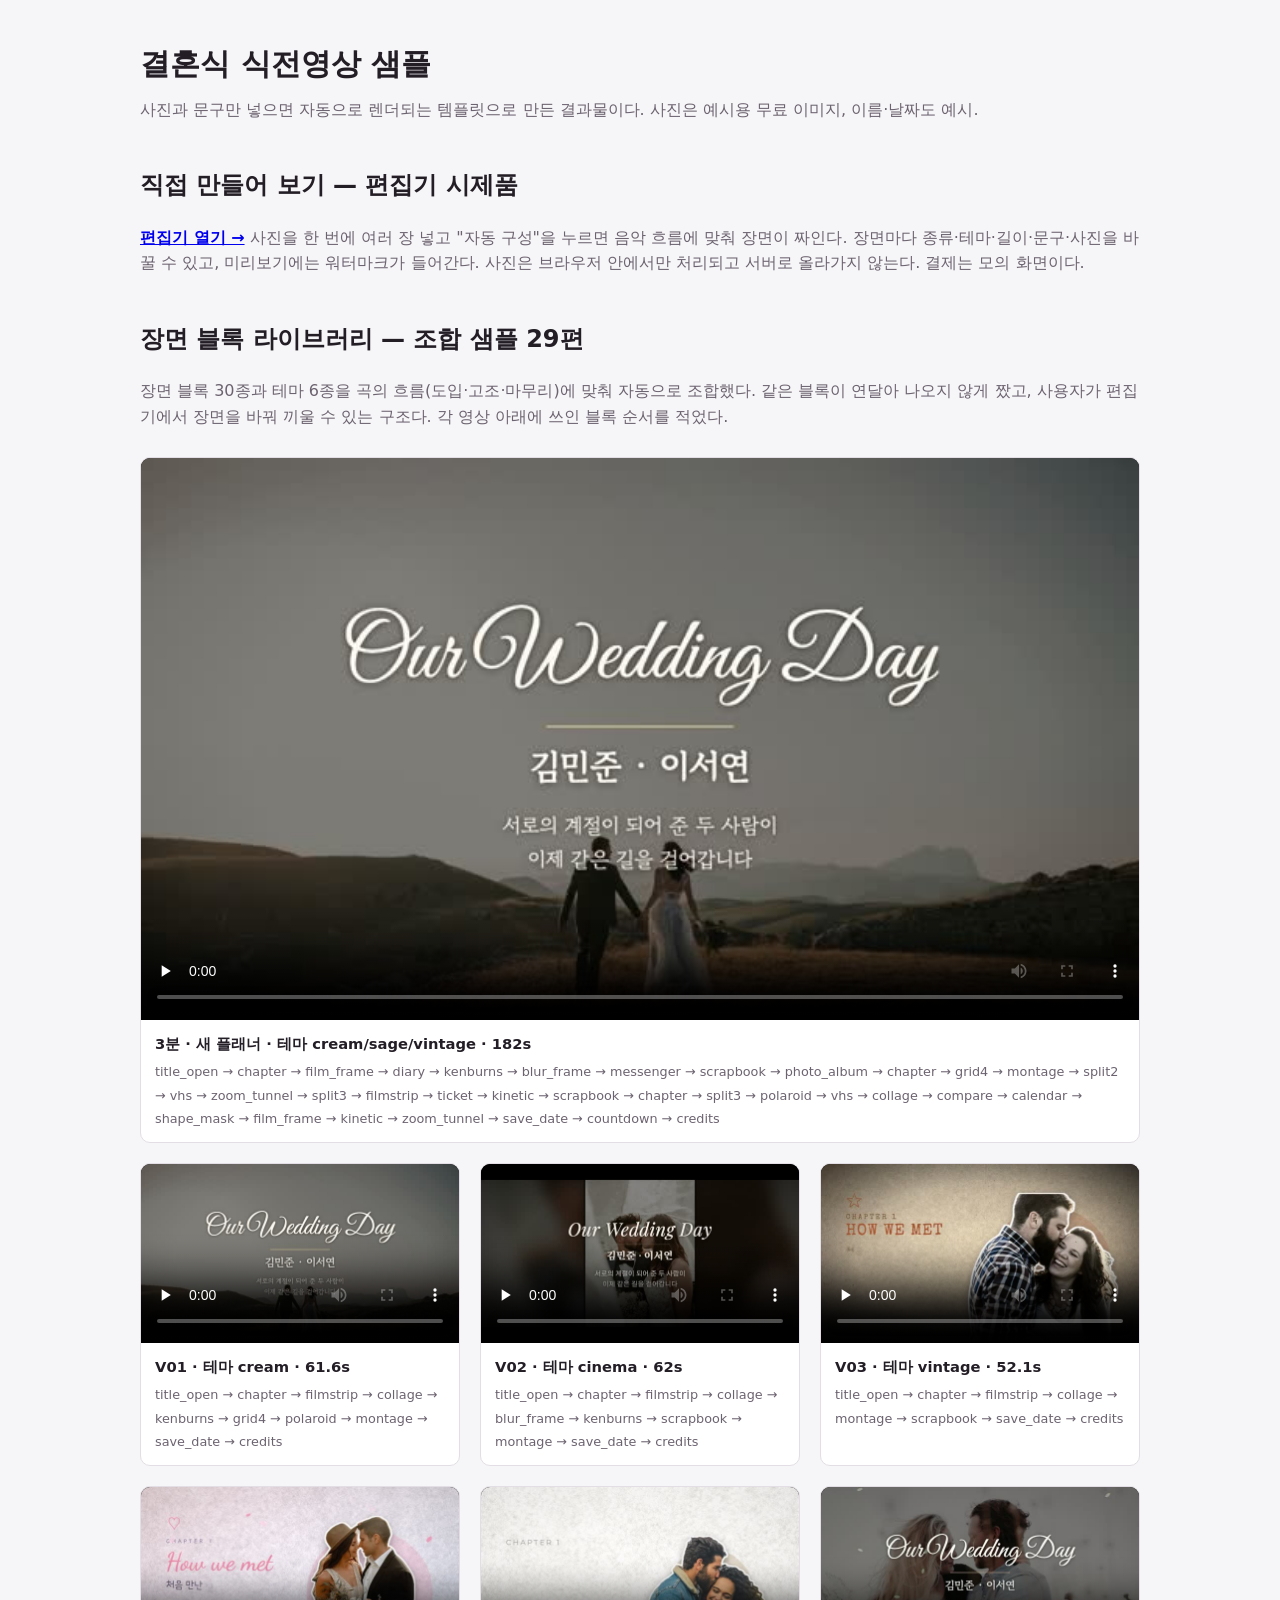
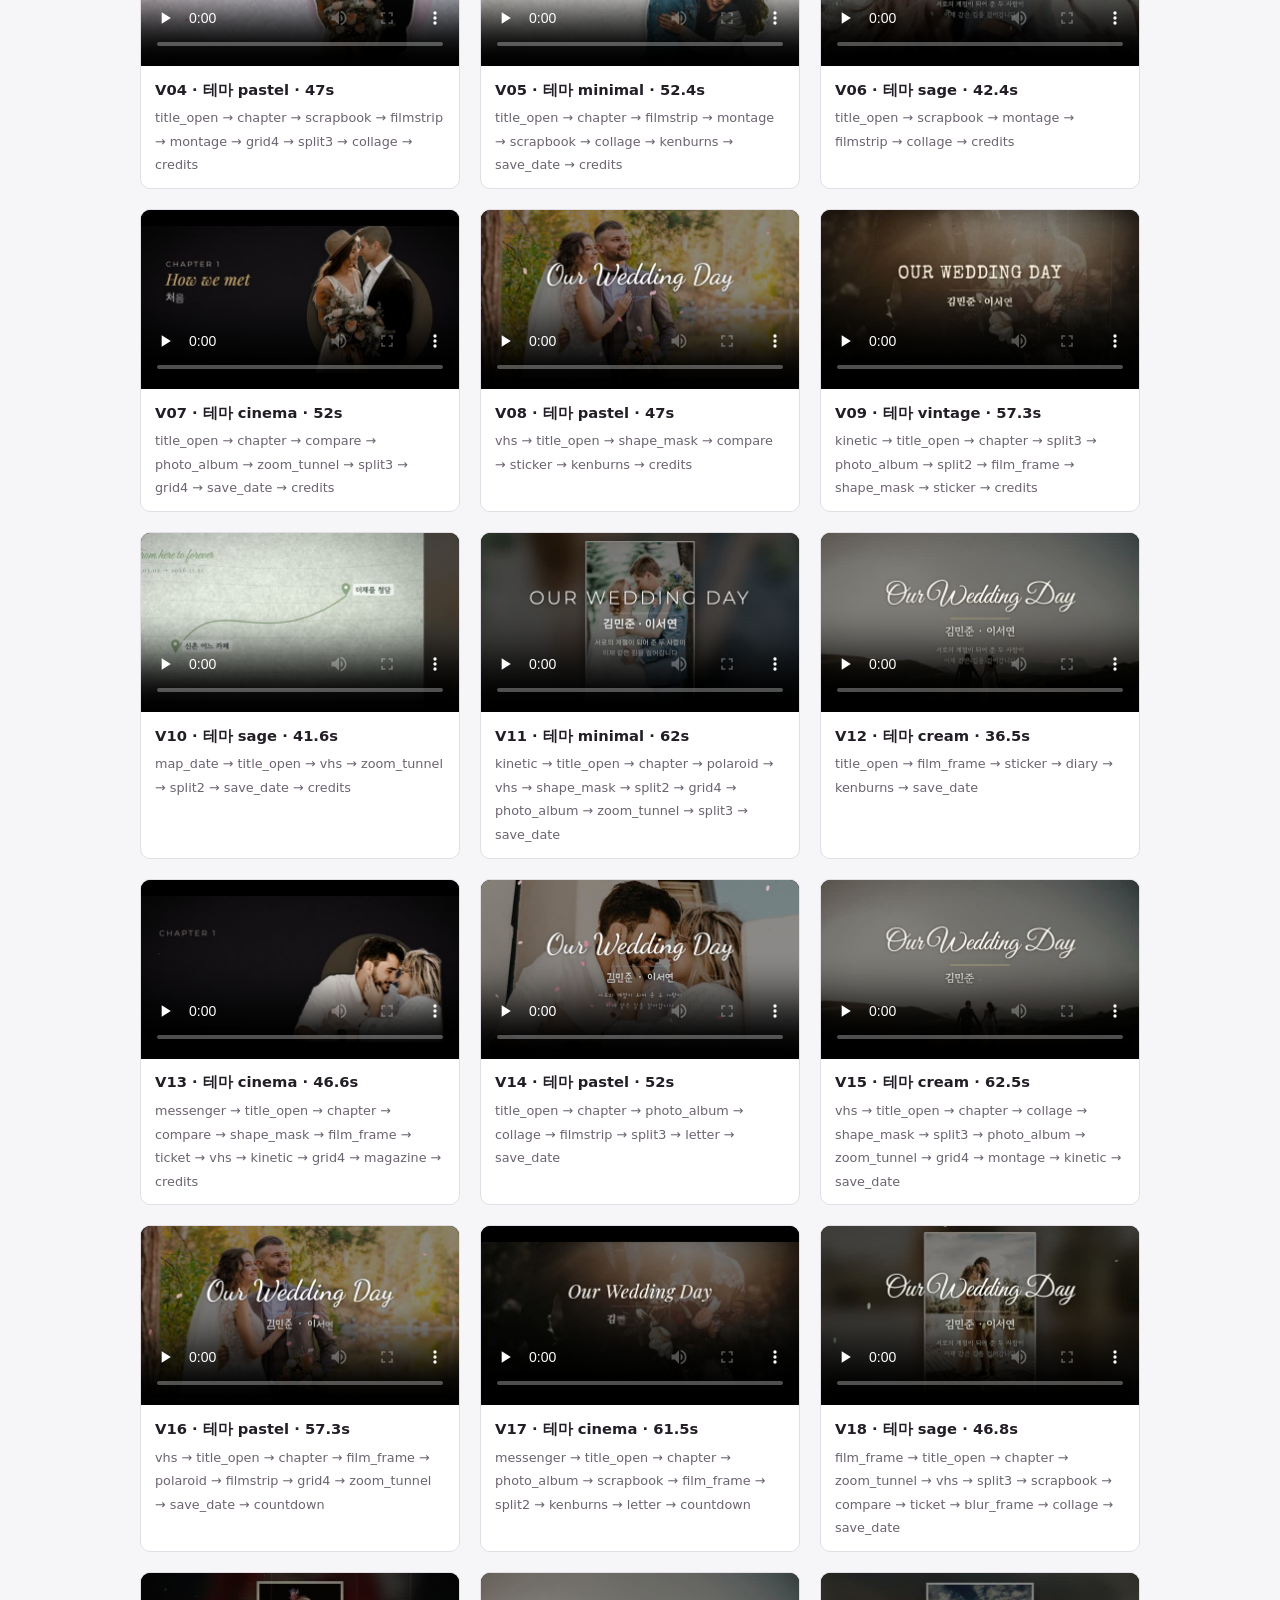
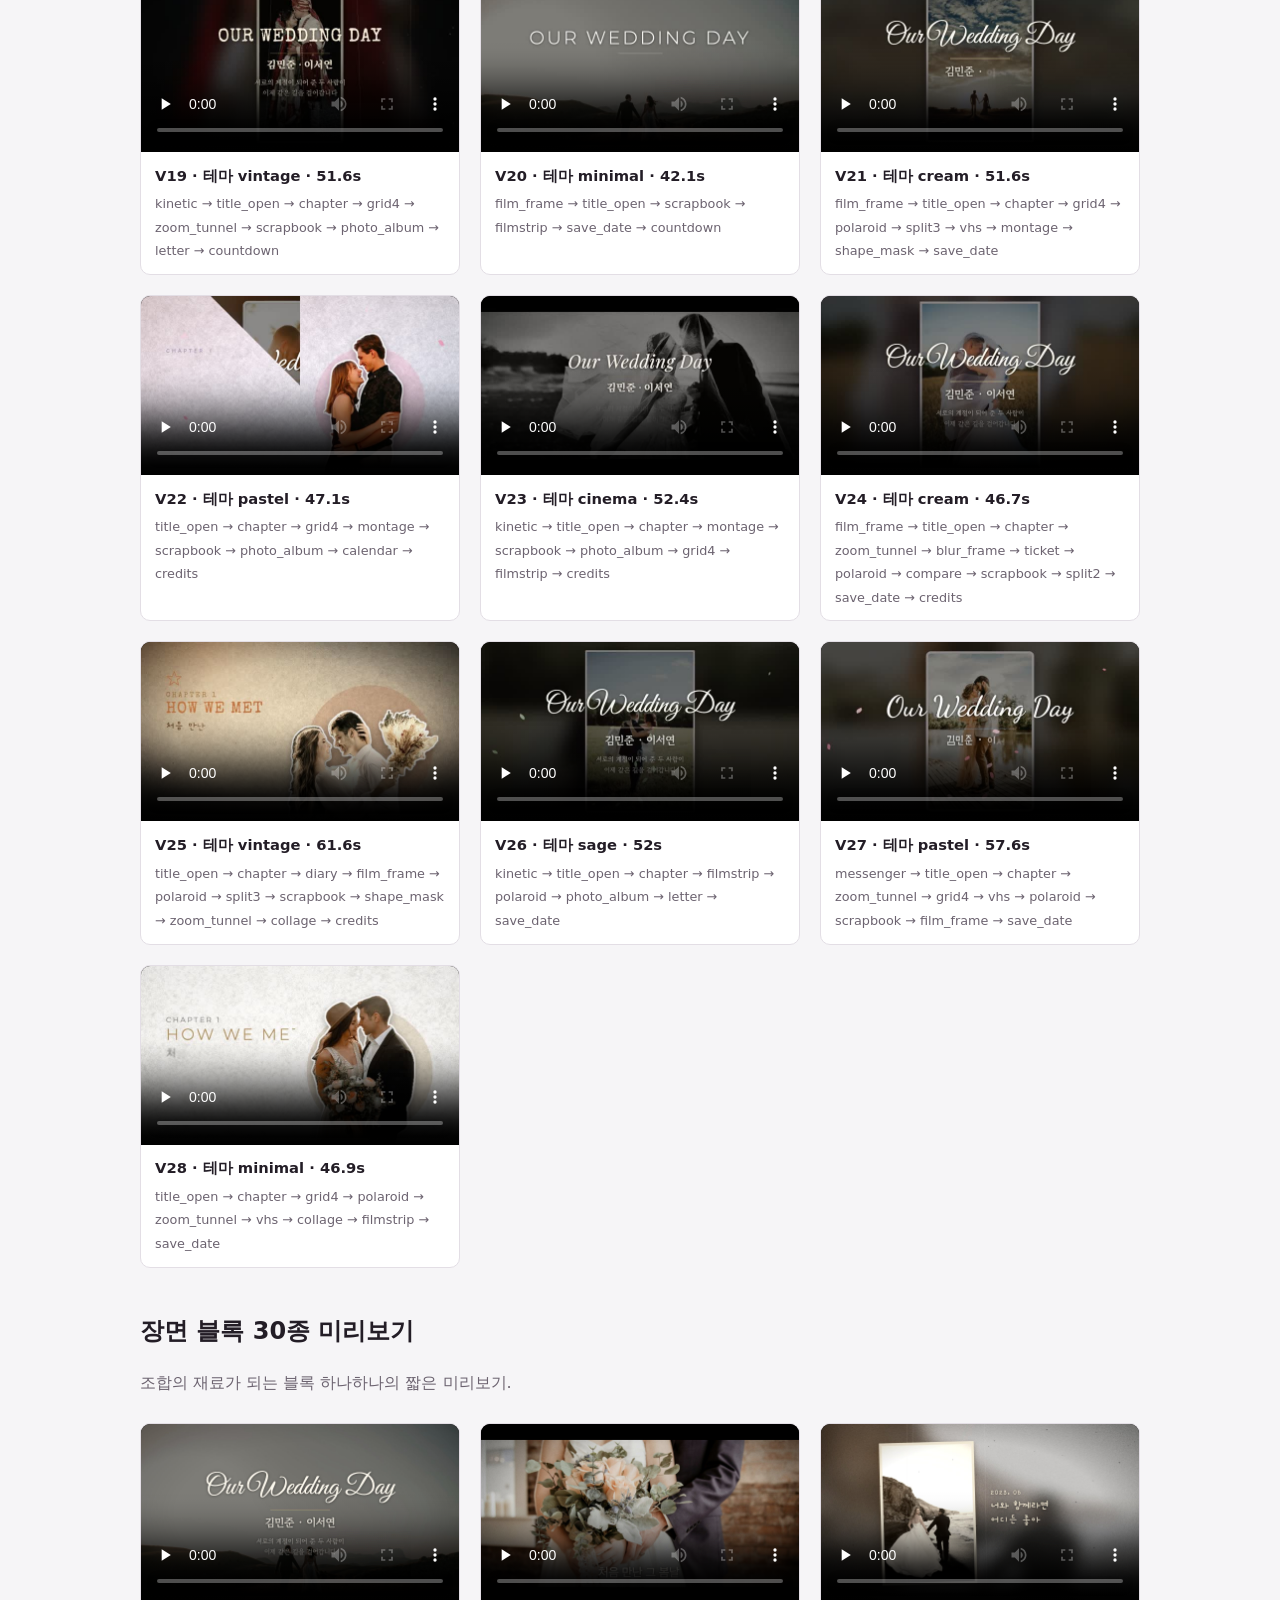
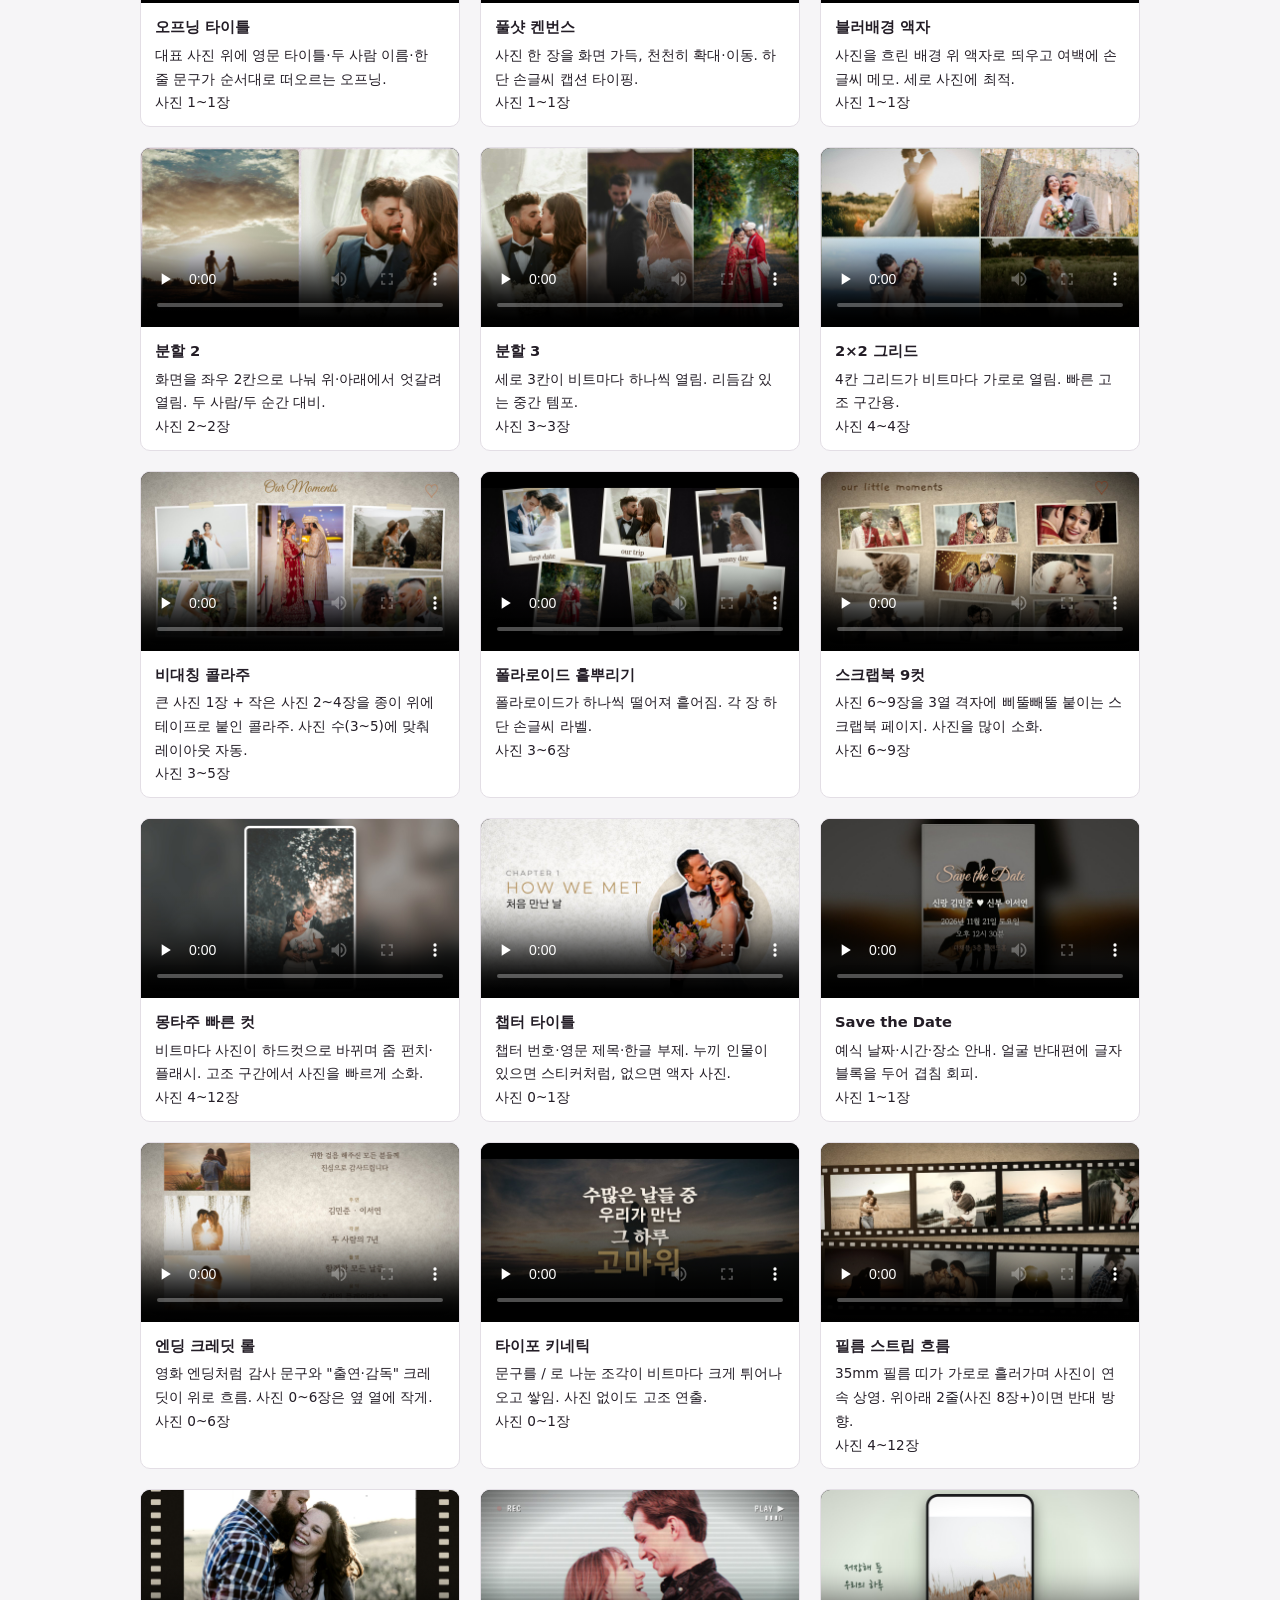
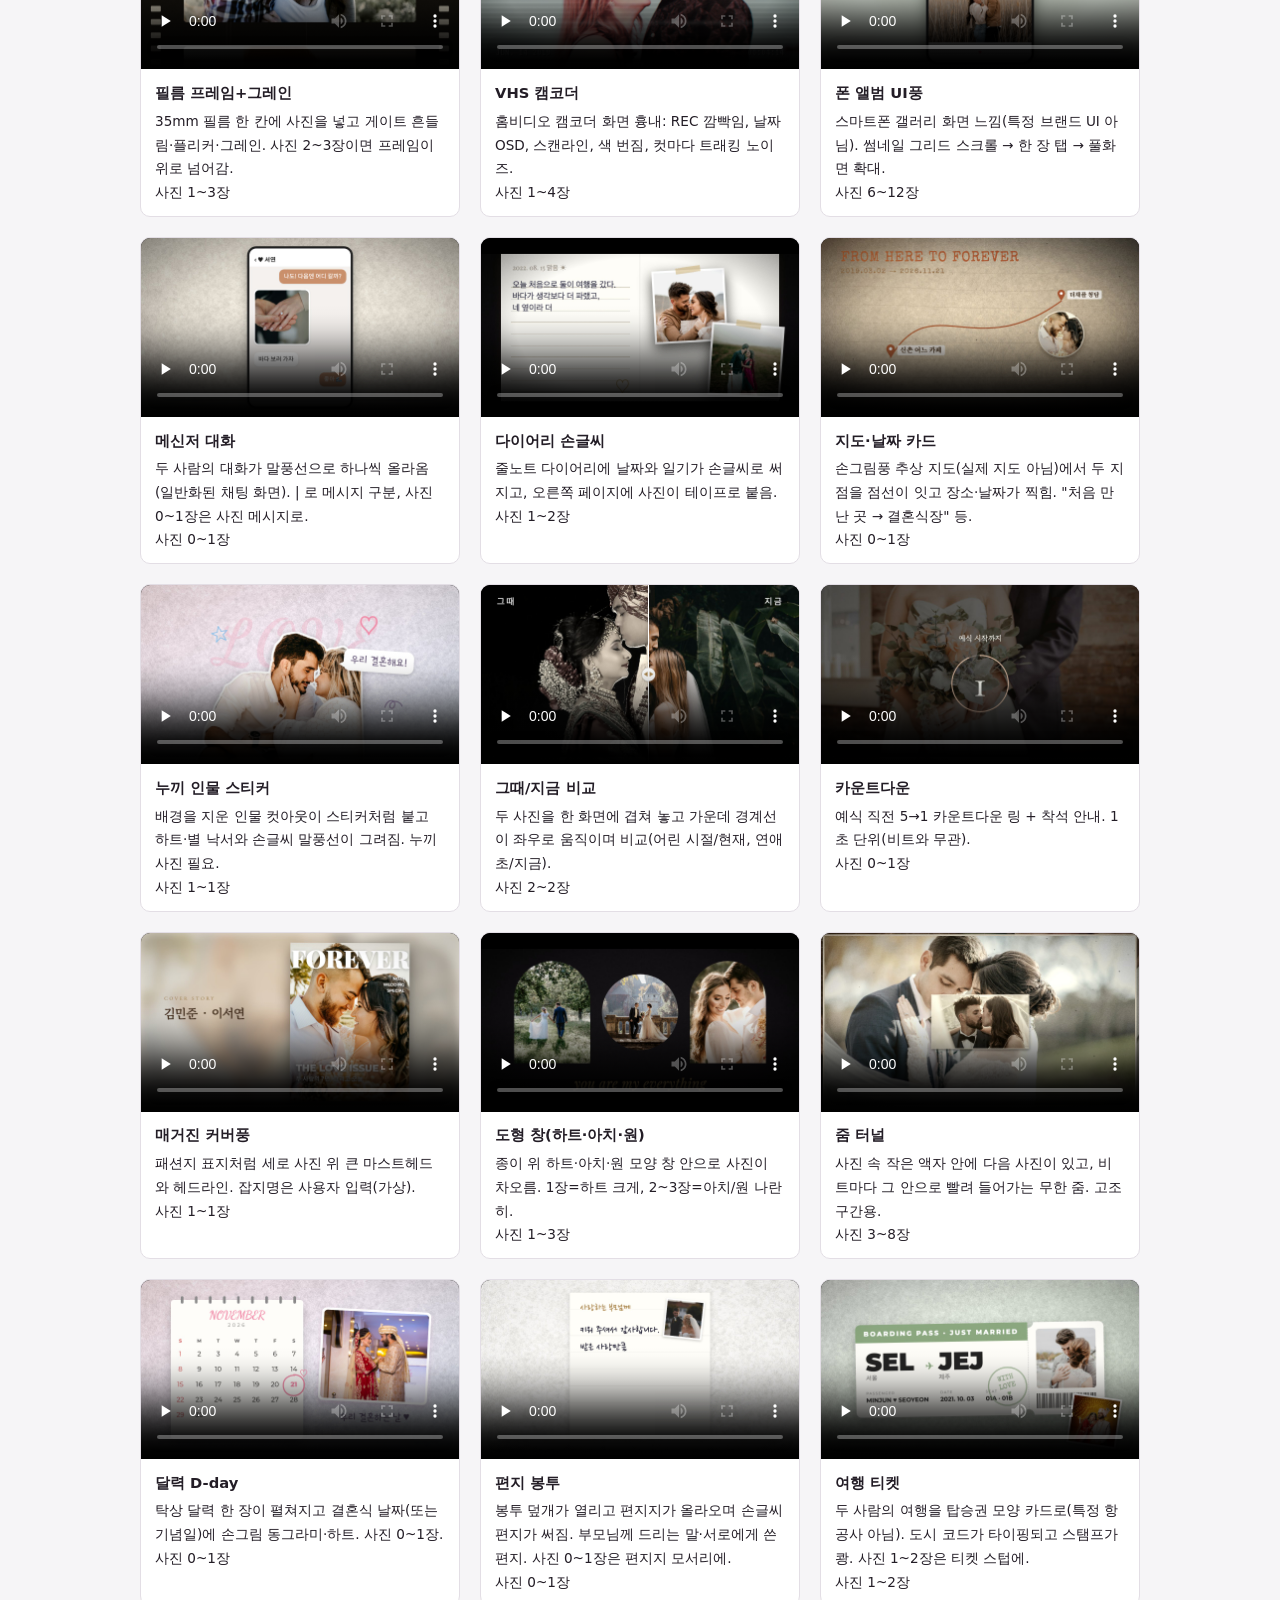
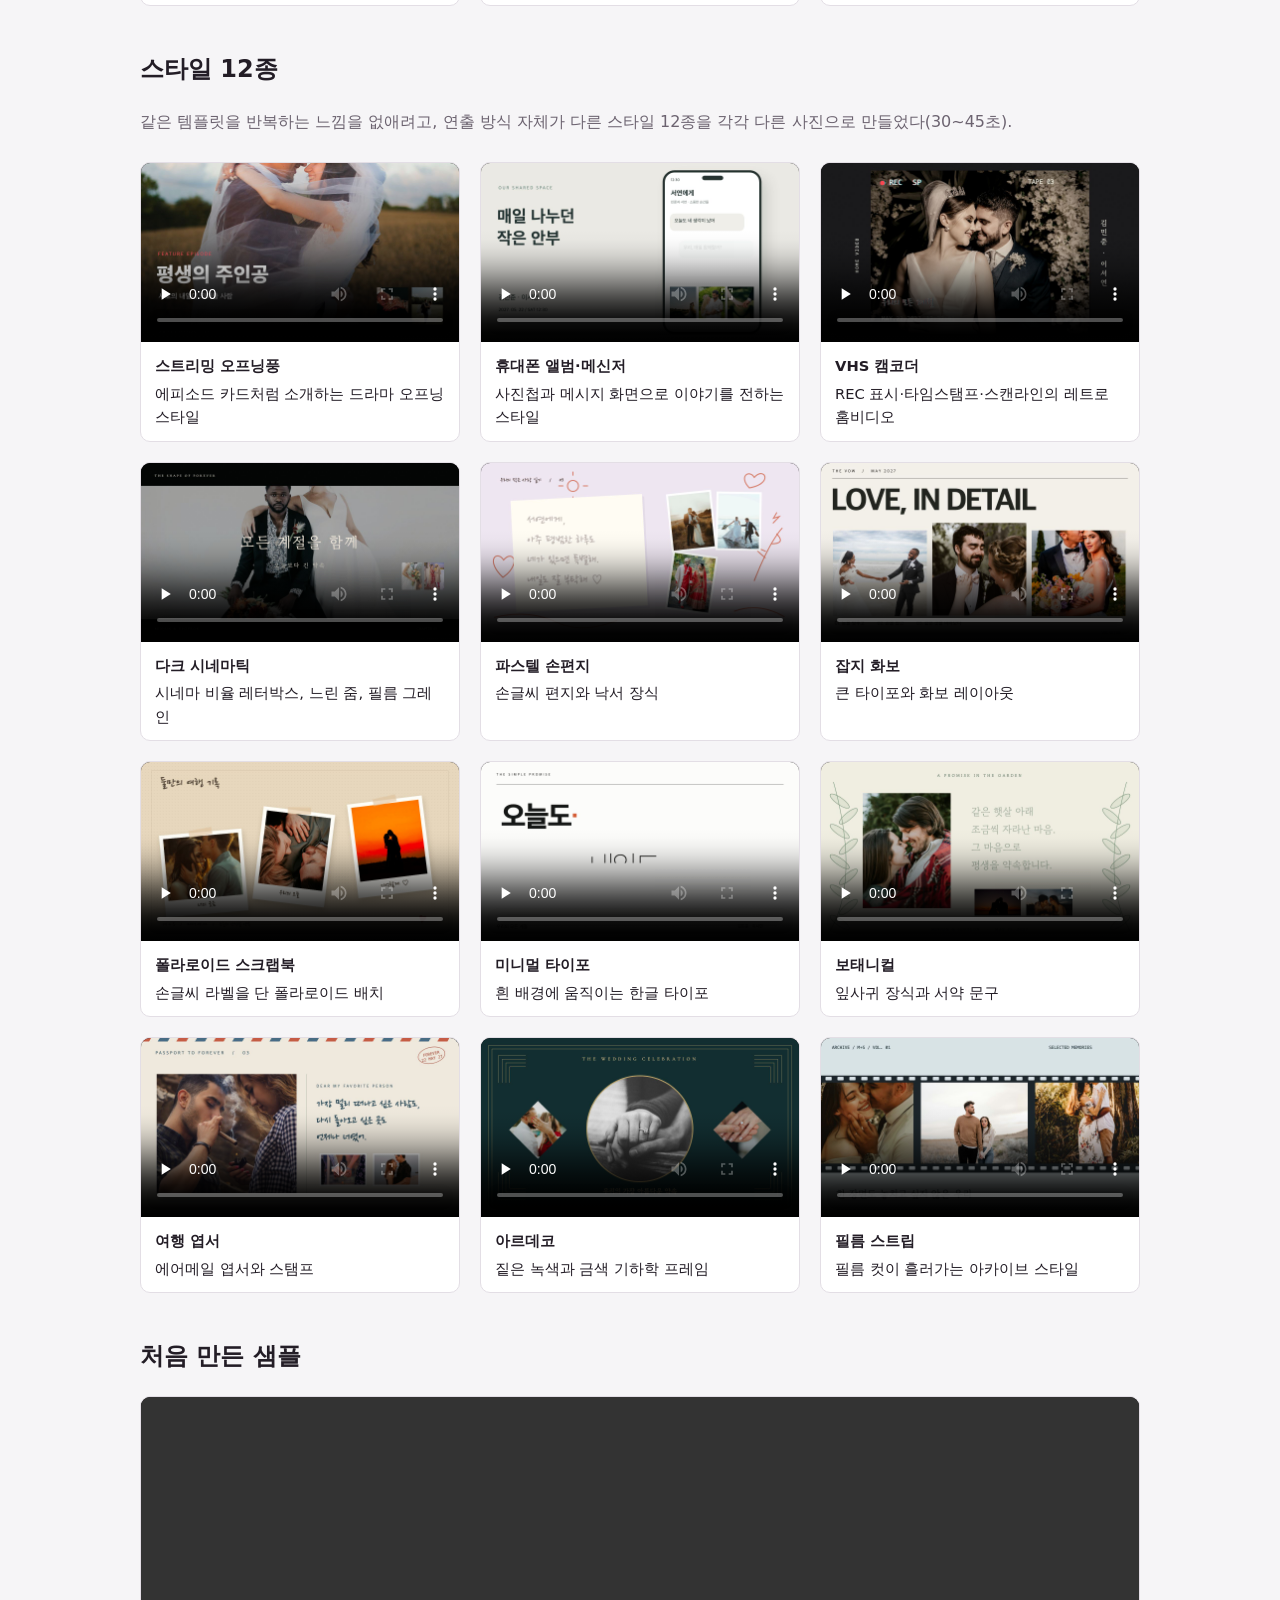
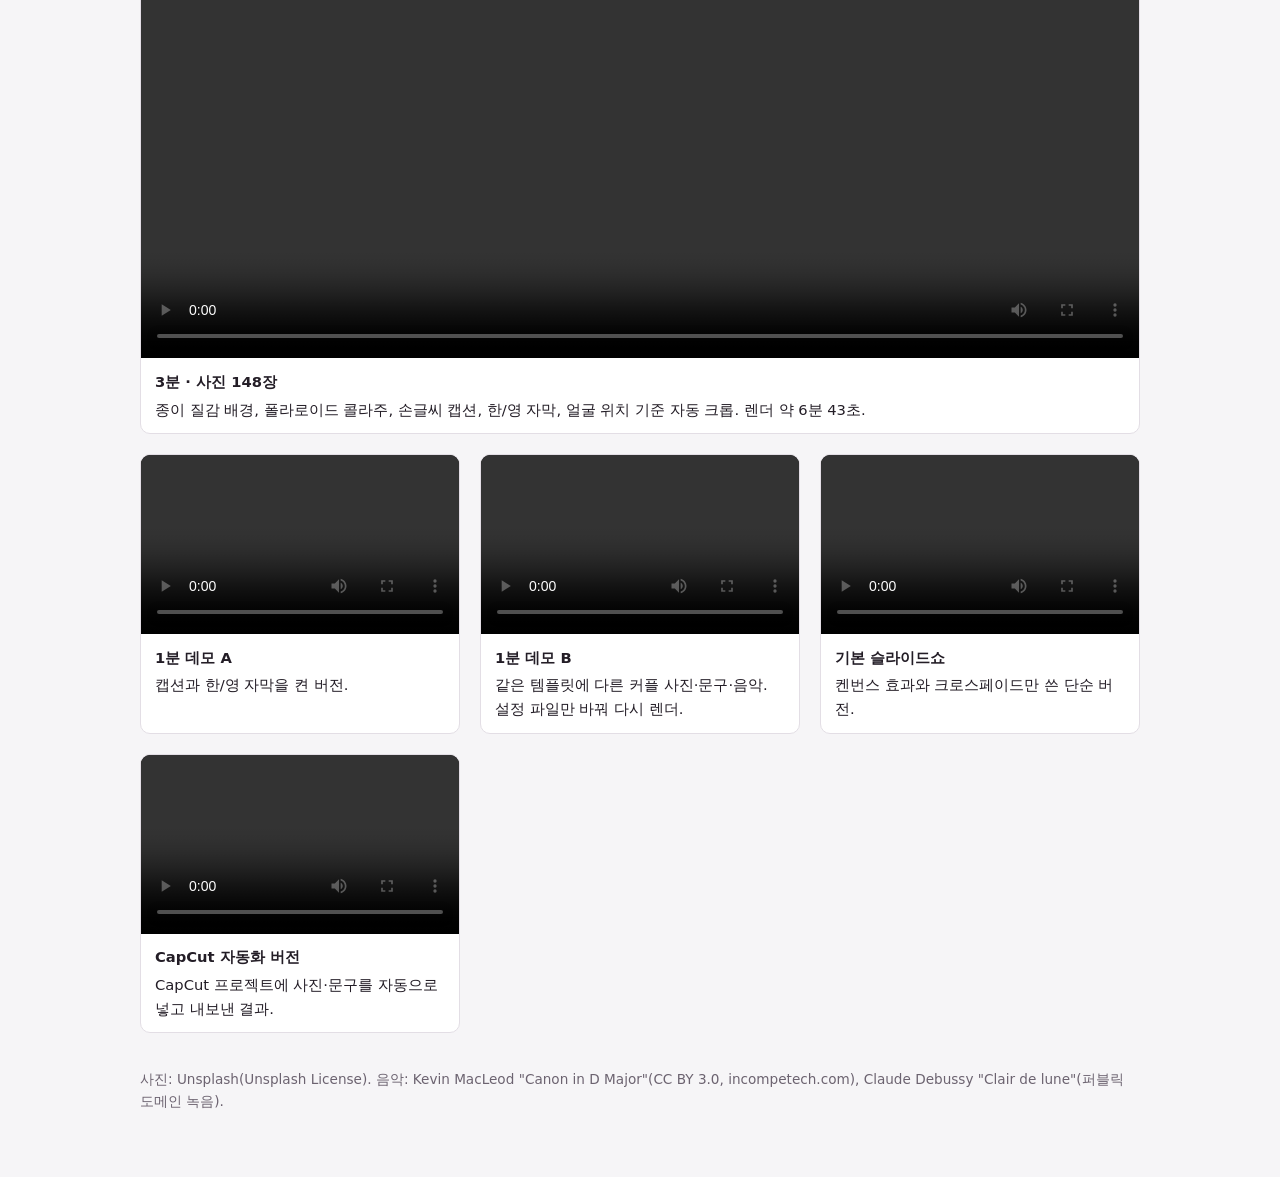
==== commit a1ad2c02: "feat: 편집기 시제품 추가" ====
--- a/index.html
+++ b/index.html
@@ -25,6 +25,8 @@
 <div class="wrap">
   <h1>결혼식 식전영상 샘플</h1>
   <p class="lede">사진과 문구만 넣으면 자동으로 렌더되는 템플릿으로 만든 결과물이다. 사진은 예시용 무료 이미지, 이름·날짜도 예시.</p>
+  <h2 style="margin-top:44px">직접 만들어 보기 — 편집기 시제품</h2>
+  <p class="lede"><a href="editor/" style="font-weight:700">편집기 열기 →</a> 사진을 한 번에 여러 장 넣고 "자동 구성"을 누르면 음악 흐름에 맞춰 장면이 짜인다. 장면마다 종류·테마·길이·문구·사진을 바꿀 수 있고, 미리보기에는 워터마크가 들어간다. 사진은 브라우저 안에서만 처리되고 서버로 올라가지 않는다. 결제는 모의 화면이다.</p>
   <h2 style="margin-top:44px">장면 블록 라이브러리 — 조합 샘플 29편</h2>
   <p class="lede">장면 블록 30종과 테마 6종을 곡의 흐름(도입·고조·마무리)에 맞춰 자동으로 조합했다. 같은 블록이 연달아 나오지 않게 짰고, 사용자가 편집기에서 장면을 바꿔 끼울 수 있는 구조다. 각 영상 아래에 쓰인 블록 순서를 적었다.</p>
   <div class="grid">
